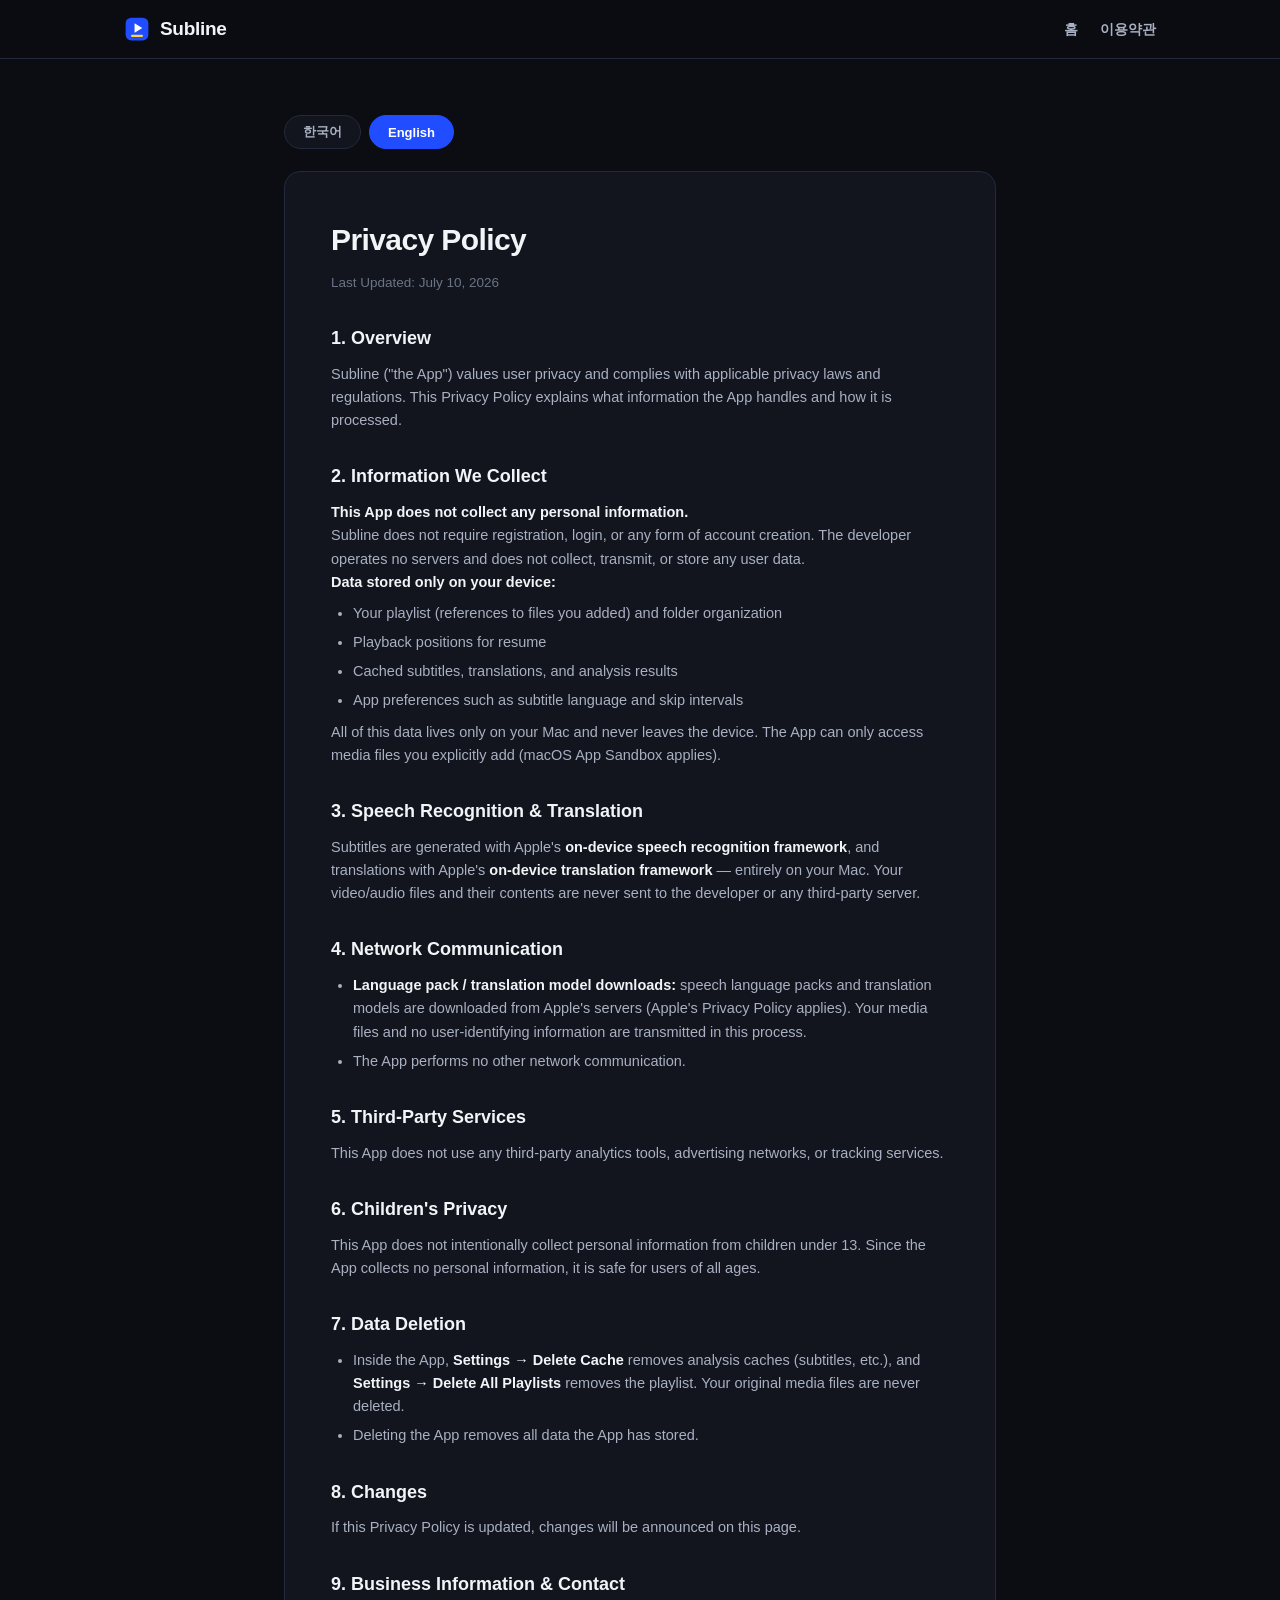
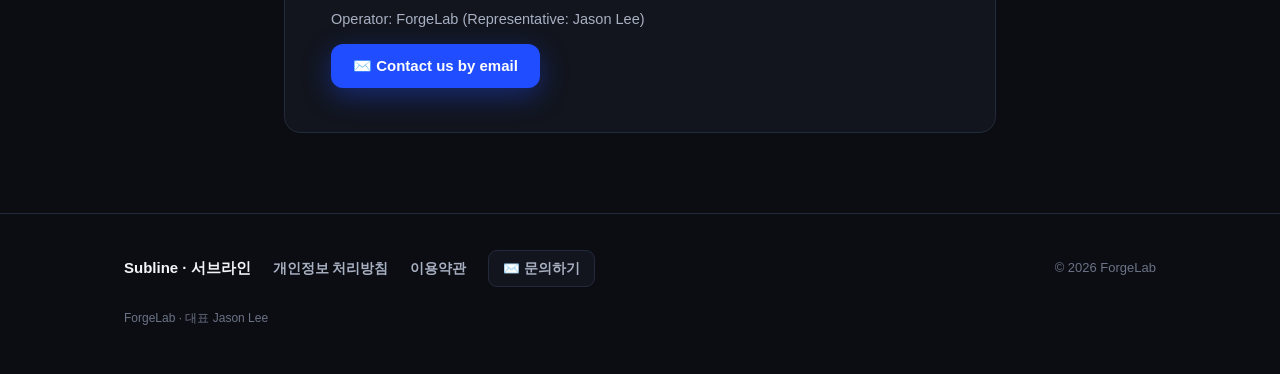
==== docs/privacy.html @ 63abba2b "Subline landing site, privacy policy, and terms of service Co-Authored-By: Claude Fable 5 <noreply@a" ====
<!DOCTYPE html>
<html lang="ko">
<head>
<meta charset="UTF-8" />
<meta name="viewport" content="width=device-width, initial-scale=1.0" />
<title>개인정보 처리방침 · Subline Privacy Policy</title>
<meta name="description" content="Subline 개인정보 처리방침 — 개인정보를 수집하지 않습니다. Subline Privacy Policy — we collect no personal information." />
<link rel="icon" href="data:image/svg+xml,%3Csvg xmlns='http://www.w3.org/2000/svg' viewBox='0 0 64 64'%3E%3Crect x='4' y='4' width='56' height='56' rx='14' fill='%231F4DFF'/%3E%3Cpath d='M26 18 L45 29.5 L26 41 Z' fill='white'/%3E%3Crect x='17' y='46' width='30' height='5.5' rx='2.75' fill='%23FFD43B'/%3E%3C/svg%3E" />
<link rel="stylesheet" href="styles.css" />
</head>
<body>

<nav class="nav">
  <div class="nav-inner">
    <a class="logo" href="index.html">
      <svg width="26" height="26" viewBox="0 0 64 64" aria-hidden="true"><rect x="4" y="4" width="56" height="56" rx="14" fill="#1F4DFF"/><path d="M26 18 L45 29.5 L26 41 Z" fill="#fff"/><rect x="17" y="46" width="30" height="5.5" rx="2.75" fill="#FFD43B"/></svg>
      Subline
    </a>
    <div class="nav-links">
      <a href="index.html">홈</a>
      <a href="terms.html">이용약관</a>
    </div>
  </div>
</nav>

<main class="policy">
  <div class="lang-toggle" role="tablist" aria-label="언어 선택 / Language">
    <button id="btn-ko" class="active" onclick="setLang('ko')">한국어</button>
    <button id="btn-en" onclick="setLang('en')">English</button>
  </div>

  <div class="policy-card">

    <!-- ================= 한국어 ================= -->
    <div class="lang-ko">
      <h1>개인정보 처리방침</h1>
      <p class="date">최종 수정일: 2026년 7월 10일</p>

      <h2>1. 개요</h2>
      <p>Subline(이하 "앱")은 사용자의 개인정보를 소중히 여기며, 개인정보 보호법 및 관련 법령을 준수합니다. 본 개인정보 처리방침은 앱이 다루는 정보와 그 처리 방법을 설명합니다.</p>

      <h2>2. 수집하는 정보</h2>
      <p><strong>본 앱은 개인정보를 수집하지 않습니다.</strong></p>
      <p>Subline은 회원가입, 로그인, 또는 어떠한 형태의 계정 생성도 요구하지 않습니다. 개발자는 별도의 서버를 운영하지 않으며, 사용자의 어떠한 데이터도 수집·전송·저장하지 않습니다.</p>
      <p><strong>사용자의 기기에만 저장되는 데이터:</strong></p>
      <ul>
        <li>재생목록(사용자가 추가한 파일에 대한 참조)과 폴더 구성</li>
        <li>각 파일의 재생 위치(이어보기) 기록</li>
        <li>생성된 자막·번역·분석 결과 캐시</li>
        <li>자막 언어, 단축키 등 앱 설정</li>
      </ul>
      <p>이 데이터는 전부 사용자의 Mac에만 저장되며 기기 밖으로 전송되지 않습니다. 앱은 사용자가 직접 추가한 미디어 파일에만 접근합니다(macOS 앱 샌드박스 적용).</p>

      <h2>3. 음성 인식과 번역</h2>
      <p>자막 생성은 Apple의 <strong>온디바이스 음성 인식 프레임워크</strong>로, 번역은 Apple의 <strong>온디바이스 번역 프레임워크</strong>로 기기 안에서만 처리됩니다. 사용자의 영상·음성 파일 또는 그 내용이 개발자나 제3자의 서버로 전송되는 일은 없습니다.</p>

      <h2>4. 네트워크 통신</h2>
      <ul>
        <li><strong>언어팩·번역 모델 다운로드:</strong> 음성 인식 언어팩과 번역 모델은 Apple 서버에서 다운로드됩니다(Apple 개인정보 처리방침 적용). 이 과정에서 사용자의 미디어 파일이나 식별 정보는 전송되지 않습니다.</li>
        <li>그 외 어떠한 네트워크 통신도 하지 않습니다.</li>
      </ul>

      <h2>5. 제3자 서비스</h2>
      <p>본 앱은 제3자 분석 도구, 광고 네트워크, 또는 추적 서비스를 사용하지 않습니다.</p>

      <h2>6. 아동 개인정보</h2>
      <p>본 앱은 13세 미만 아동의 개인정보를 의도적으로 수집하지 않습니다. 앱은 개인정보를 수집하지 않으므로 모든 연령대가 안전하게 사용할 수 있습니다.</p>

      <h2>7. 데이터 삭제</h2>
      <ul>
        <li>앱 내 <strong>설정 → 캐시 삭제</strong>로 자막 등 분석 캐시를, <strong>설정 → 플레이리스트 전체 삭제</strong>로 재생목록을 삭제할 수 있습니다. 원본 미디어 파일은 삭제되지 않습니다.</li>
        <li>앱을 삭제하면 앱이 저장한 모든 데이터가 함께 삭제됩니다.</li>
      </ul>

      <h2>8. 변경 사항</h2>
      <p>본 개인정보 처리방침이 변경될 경우, 본 페이지를 통해 안내드립니다.</p>

      <h2>9. 사업자 정보 및 문의</h2>
      <p>사업자: ForgeLab (대표 Jason Lee)</p>
      <p style="margin-top: 12px;"><a class="btn primary" style="padding: 10px 22px; font-size: 15px;" href="mailto:forgelab.aitech@gmail.com?subject=%5BSubline%5D%20%EA%B0%9C%EC%9D%B8%EC%A0%95%EB%B3%B4%20%EB%AC%B8%EC%9D%98">✉️ 이메일로 문의하기</a></p>
    </div>

    <!-- ================= English ================= -->
    <div class="lang-en">
      <h1>Privacy Policy</h1>
      <p class="date">Last Updated: July 10, 2026</p>

      <h2>1. Overview</h2>
      <p>Subline ("the App") values user privacy and complies with applicable privacy laws and regulations. This Privacy Policy explains what information the App handles and how it is processed.</p>

      <h2>2. Information We Collect</h2>
      <p><strong>This App does not collect any personal information.</strong></p>
      <p>Subline does not require registration, login, or any form of account creation. The developer operates no servers and does not collect, transmit, or store any user data.</p>
      <p><strong>Data stored only on your device:</strong></p>
      <ul>
        <li>Your playlist (references to files you added) and folder organization</li>
        <li>Playback positions for resume</li>
        <li>Cached subtitles, translations, and analysis results</li>
        <li>App preferences such as subtitle language and skip intervals</li>
      </ul>
      <p>All of this data lives only on your Mac and never leaves the device. The App can only access media files you explicitly add (macOS App Sandbox applies).</p>

      <h2>3. Speech Recognition &amp; Translation</h2>
      <p>Subtitles are generated with Apple's <strong>on-device speech recognition framework</strong>, and translations with Apple's <strong>on-device translation framework</strong> — entirely on your Mac. Your video/audio files and their contents are never sent to the developer or any third-party server.</p>

      <h2>4. Network Communication</h2>
      <ul>
        <li><strong>Language pack / translation model downloads:</strong> speech language packs and translation models are downloaded from Apple's servers (Apple's Privacy Policy applies). Your media files and no user-identifying information are transmitted in this process.</li>
        <li>The App performs no other network communication.</li>
      </ul>

      <h2>5. Third-Party Services</h2>
      <p>This App does not use any third-party analytics tools, advertising networks, or tracking services.</p>

      <h2>6. Children's Privacy</h2>
      <p>This App does not intentionally collect personal information from children under 13. Since the App collects no personal information, it is safe for users of all ages.</p>

      <h2>7. Data Deletion</h2>
      <ul>
        <li>Inside the App, <strong>Settings → Delete Cache</strong> removes analysis caches (subtitles, etc.), and <strong>Settings → Delete All Playlists</strong> removes the playlist. Your original media files are never deleted.</li>
        <li>Deleting the App removes all data the App has stored.</li>
      </ul>

      <h2>8. Changes</h2>
      <p>If this Privacy Policy is updated, changes will be announced on this page.</p>

      <h2>9. Business Information &amp; Contact</h2>
      <p>Operator: ForgeLab (Representative: Jason Lee)</p>
      <p style="margin-top: 12px;"><a class="btn primary" style="padding: 10px 22px; font-size: 15px;" href="mailto:forgelab.aitech@gmail.com?subject=%5BSubline%5D%20Privacy%20inquiry">✉️ Contact us by email</a></p>
    </div>

  </div>
</main>

<footer>
  <div class="wrap">
    <span class="brand">Subline · 서브라인</span>
    <a href="privacy.html">개인정보 처리방침</a>
    <a href="terms.html">이용약관</a>
    <a class="contact-btn" href="mailto:forgelab.aitech@gmail.com?subject=%5BSubline%5D%20%EB%AC%B8%EC%9D%98">✉️ 문의하기</a>
    <span class="copy">© 2026 ForgeLab</span>
    <span class="biz">ForgeLab · 대표 Jason Lee</span>
  </div>
</footer>

<script>
function setLang(lang) {
  document.body.classList.toggle('en', lang === 'en');
  document.getElementById('btn-ko').classList.toggle('active', lang === 'ko');
  document.getElementById('btn-en').classList.toggle('active', lang === 'en');
  document.documentElement.lang = lang;
}
// Default to English for non-Korean browsers
if (!navigator.language.startsWith('ko')) setLang('en');
</script>

</body>
</html>
---- docs/styles.css ----
/* ==========================================================================
   Subline — jsonpassion.github.io/subline-site
   Dark cinema theme: near-black stage, brand blue (#1F4DFF from the app
   icon), subtitle yellow for the caption motif.
   ========================================================================== */

:root {
  --bg: #0b0d12;
  --panel: #12151d;
  --panel-2: #171b26;
  --line: #232a3b;
  --text: #f2f4f8;
  --body: #a8b0c2;
  --dim: #6b7386;
  --blue: #1f4dff;
  --blue-bright: #5c7dff;
  --yellow: #ffd43b;
  --mint: #59e6b3;
  --coral: #ff6b5e;
  --radius: 14px;
}

* { margin: 0; padding: 0; box-sizing: border-box; }

html { scroll-behavior: smooth; }

body {
  font-family: -apple-system, BlinkMacSystemFont, "Apple SD Gothic Neo", "Segoe UI", Roboto, sans-serif;
  background: var(--bg);
  color: var(--text);
  line-height: 1.6;
  -webkit-font-smoothing: antialiased;
}

.wrap { max-width: 1080px; margin: 0 auto; padding: 0 24px; }

a { color: var(--blue-bright); text-decoration: none; }

/* ------------------------------ Nav ------------------------------ */

.nav {
  position: sticky; top: 0; z-index: 50;
  background: rgba(11, 13, 18, 0.82);
  backdrop-filter: blur(14px);
  -webkit-backdrop-filter: blur(14px);
  border-bottom: 1px solid var(--line);
}
.nav-inner {
  max-width: 1080px; margin: 0 auto; padding: 14px 24px;
  display: flex; align-items: center; gap: 28px;
}
.logo {
  display: flex; align-items: center; gap: 10px;
  font-weight: 900; font-size: 19px; color: var(--text); letter-spacing: -0.3px;
}
.logo svg { display: block; }
.logo .kr { font-size: 12px; font-weight: 700; color: var(--dim); margin-top: 3px; }
.nav-links { margin-left: auto; display: flex; align-items: center; gap: 22px; }
.nav-links a { color: var(--body); font-size: 14px; font-weight: 600; }
.nav-links a:hover, .nav-links a.active { color: var(--text); }

.btn {
  display: inline-flex; align-items: center; justify-content: center; gap: 8px;
  padding: 12px 24px; border-radius: 12px;
  font-size: 15px; font-weight: 800; cursor: pointer;
  border: none; transition: transform 0.12s ease, box-shadow 0.12s ease;
}
.btn.primary { background: var(--blue); color: #fff; box-shadow: 0 8px 28px rgba(31, 77, 255, 0.38); }
.btn.primary:hover { transform: translateY(-2px); box-shadow: 0 12px 34px rgba(31, 77, 255, 0.5); }
.btn.ghost { background: transparent; color: var(--text); border: 1.5px solid var(--line); }
.btn.ghost:hover { border-color: var(--dim); }
.nav-cta { padding: 8px 16px; font-size: 13px; border-radius: 10px; }

/* ------------------------------ Hero ------------------------------ */

.hero {
  display: grid; grid-template-columns: 1fr 1fr; gap: 56px; align-items: center;
  padding: 84px 24px 96px;
}
.hero h1 {
  font-size: 52px; line-height: 1.16; font-weight: 900; letter-spacing: -1.5px;
}
.hero h1 .hl { color: var(--blue-bright); }
.hero .sub {
  margin-top: 22px; font-size: 17px; color: var(--body); max-width: 46ch;
}
.hero .sub strong { color: var(--text); }
.hero-caption {
  display: inline-block; margin-top: 26px;
  background: rgba(0, 0, 0, 0.72); color: var(--yellow);
  font-size: 15px; font-weight: 700;
  padding: 8px 16px; border-radius: 8px;
  border: 1px solid rgba(255, 212, 59, 0.25);
}
.hero-ctas { margin-top: 30px; display: flex; gap: 14px; flex-wrap: wrap; align-items: center; }

.store-badge {
  display: inline-flex; align-items: center; gap: 10px;
  background: #fff; color: #000; border-radius: 12px; padding: 10px 20px;
  font-weight: 700; line-height: 1.15;
  transition: transform 0.12s ease;
}
.store-badge:hover { transform: translateY(-2px); }
.store-badge small { display: block; font-size: 10px; font-weight: 600; color: #555; }
.store-badge .big { display: block; font-size: 17px; font-weight: 800; }

.tag {
  display: inline-block; padding: 6px 14px; border-radius: 999px;
  background: rgba(31, 77, 255, 0.14); border: 1px solid rgba(92, 125, 255, 0.35);
  color: var(--blue-bright); font-size: 12.5px; font-weight: 800; letter-spacing: 0.2px;
  margin-bottom: 20px;
}

/* --------------------- Mac window mock (hero) --------------------- */

.mac-window {
  background: var(--panel);
  border: 1px solid var(--line);
  border-radius: 14px;
  overflow: hidden;
  box-shadow: 0 30px 80px rgba(0, 0, 0, 0.55);
}
.mac-titlebar {
  display: flex; align-items: center; gap: 7px;
  padding: 11px 14px; background: var(--panel-2); border-bottom: 1px solid var(--line);
}
.mac-dot { width: 11px; height: 11px; border-radius: 50%; }
.mac-dot.r { background: #ff5f57; } .mac-dot.y { background: #febc2e; } .mac-dot.g { background: #28c840; }
.mac-title { margin: 0 auto; font-size: 12px; color: var(--dim); font-weight: 600; padding-right: 40px; }

.mock-body { display: grid; grid-template-columns: 132px 1fr; }
.mock-sidebar { border-right: 1px solid var(--line); padding: 10px 8px; background: var(--panel-2); }
.mock-side-row {
  font-size: 10.5px; color: var(--body); padding: 6px 8px; border-radius: 6px;
  white-space: nowrap; overflow: hidden; text-overflow: ellipsis;
}
.mock-side-row.on { background: rgba(31, 77, 255, 0.22); color: var(--text); font-weight: 700; }

.mock-stage { position: relative; aspect-ratio: 16 / 10.6; background: linear-gradient(135deg, #1a2137 0%, #10131c 55%, #251a2e 100%); overflow: hidden; }
.mock-glow {
  position: absolute; inset: 0;
  background: radial-gradient(60% 55% at 62% 34%, rgba(92, 125, 255, 0.28), transparent 70%);
}
.mock-wave { position: absolute; left: 0; right: 0; top: 34%; display: flex; align-items: center; justify-content: center; gap: 4px; height: 46px; }
.mock-wave i {
  width: 4px; border-radius: 3px; background: var(--blue-bright); opacity: 0.85;
  animation: wave 1.15s ease-in-out infinite;
}
.mock-wave i:nth-child(2n) { animation-delay: 0.15s; background: var(--mint); }
.mock-wave i:nth-child(3n) { animation-delay: 0.3s; }
.mock-wave i:nth-child(5n) { animation-delay: 0.45s; background: var(--yellow); }
@keyframes wave { 0%, 100% { height: 8px; } 50% { height: 42px; } }

.mock-cap {
  position: absolute; left: 50%; bottom: 40px; transform: translateX(-50%);
  width: max-content; max-width: 88%;
  text-align: center;
  background: rgba(0, 0, 0, 0.72); border-radius: 8px; padding: 7px 14px;
}
.mock-cap .en { display: block; color: #fff; font-size: 13px; font-weight: 700; }
.mock-cap .ko { display: block; color: var(--yellow); font-size: 12px; font-weight: 700; margin-top: 2px; }

.mock-controls {
  position: absolute; left: 10px; right: 10px; bottom: 8px;
  display: flex; align-items: center; gap: 8px;
  background: rgba(255, 255, 255, 0.08); border: 1px solid rgba(255, 255, 255, 0.09);
  border-radius: 8px; padding: 5px 10px; backdrop-filter: blur(6px);
}
.mock-controls .tri { color: #fff; font-size: 11px; }
.mock-progress { flex: 1; height: 3px; border-radius: 2px; background: rgba(255, 255, 255, 0.18); overflow: hidden; }
.mock-progress i { display: block; height: 100%; width: 42%; background: var(--blue-bright); border-radius: 2px; animation: progress 14s linear infinite; }
@keyframes progress { from { width: 12%; } to { width: 88%; } }
.mock-time { font-size: 9.5px; color: rgba(255, 255, 255, 0.75); font-variant-numeric: tabular-nums; }

/* ------------------------------ Sections ------------------------------ */

section { padding: 88px 0; }
section.alt { background: #0e1118; border-top: 1px solid var(--line); border-bottom: 1px solid var(--line); }
.sec-head { text-align: center; margin-bottom: 52px; }
.sec-head h2 { font-size: 34px; font-weight: 900; letter-spacing: -0.8px; }
.sec-head h2 u { text-decoration-color: var(--yellow); text-underline-offset: 6px; text-decoration-thickness: 3px; }
.sec-head p { color: var(--body); margin-top: 12px; font-size: 16px; }

/* Steps */
.steps { display: grid; grid-template-columns: repeat(3, 1fr); gap: 20px; }
.step {
  background: var(--panel); border: 1px solid var(--line); border-radius: var(--radius);
  padding: 28px 24px;
}
.step-num {
  width: 38px; height: 38px; border-radius: 10px;
  display: flex; align-items: center; justify-content: center;
  font-weight: 900; font-size: 17px; color: #0b0d12; margin-bottom: 16px;
}
.step h3 { font-size: 18px; font-weight: 800; margin-bottom: 8px; }
.step p { color: var(--body); font-size: 14px; }

/* Features */
.grid { display: grid; grid-template-columns: repeat(4, 1fr); gap: 16px; }
.feature {
  background: var(--panel); border: 1px solid var(--line); border-radius: var(--radius);
  padding: 24px 20px; transition: transform 0.15s ease, border-color 0.15s ease;
}
.feature:hover { transform: translateY(-3px); border-color: #33405c; }
.feature .icon { font-size: 26px; margin-bottom: 14px; display: block; }
.feature h3 { font-size: 15.5px; font-weight: 800; margin-bottom: 7px; }
.feature p { color: var(--body); font-size: 13px; line-height: 1.55; }

/* Shortcuts */
.keys { display: grid; grid-template-columns: repeat(2, 1fr); gap: 12px 32px; max-width: 780px; margin: 0 auto; }
.key-row {
  display: flex; align-items: center; gap: 16px;
  background: var(--panel); border: 1px solid var(--line); border-radius: 12px;
  padding: 12px 18px;
}
.kcaps { display: flex; gap: 5px; min-width: 128px; justify-content: flex-end; }
.kcap {
  display: inline-flex; align-items: center; justify-content: center;
  min-width: 28px; height: 28px; padding: 0 8px;
  background: var(--panel-2); border: 1px solid #333d55; border-bottom-width: 3px;
  border-radius: 7px; font-size: 12px; font-weight: 800;
  font-family: ui-monospace, "SF Mono", Menlo, monospace; color: var(--text);
}
.key-row span { color: var(--body); font-size: 13.5px; font-weight: 600; }

/* Privacy band */
.privacy-band {
  background: linear-gradient(120deg, rgba(31, 77, 255, 0.16), rgba(89, 230, 179, 0.08));
  border: 1px solid rgba(92, 125, 255, 0.3); border-radius: 18px;
  padding: 44px 40px; display: grid; grid-template-columns: auto 1fr; gap: 28px; align-items: center;
}
.privacy-band .shield { font-size: 52px; }
.privacy-band h3 { font-size: 24px; font-weight: 900; letter-spacing: -0.5px; }
.privacy-band p { color: var(--body); margin-top: 8px; font-size: 15px; max-width: 62ch; }
.privacy-band strong { color: var(--text); }

/* Demo */
.demo-card {
  max-width: 660px; margin: 0 auto;
  background: var(--panel); border: 1px solid var(--line); border-radius: 16px;
  overflow: hidden;
}
.demo-stage {
  position: relative; aspect-ratio: 16 / 8;
  background: linear-gradient(135deg, #16203a 0%, #101320 60%, #1e1628 100%);
  display: flex; align-items: center; justify-content: center;
}
.demo-play {
  width: 68px; height: 68px; border-radius: 50%;
  background: var(--blue); border: none; cursor: pointer;
  color: #fff; font-size: 24px; padding-left: 6px;
  box-shadow: 0 10px 34px rgba(31, 77, 255, 0.5);
  transition: transform 0.12s ease;
}
.demo-play:hover { transform: scale(1.06); }
.demo-cap {
  position: absolute; left: 50%; bottom: 18px; transform: translateX(-50%);
  width: max-content; max-width: 90%; text-align: center;
  background: rgba(0, 0, 0, 0.72); border-radius: 8px; padding: 8px 16px;
  opacity: 0; transition: opacity 0.25s ease;
}
.demo-cap.show { opacity: 1; }
.demo-cap .en { display: block; color: #fff; font-size: 15px; font-weight: 700; }
.demo-cap .ko { display: block; color: var(--yellow); font-size: 13.5px; font-weight: 700; margin-top: 3px; }
.demo-transcript { border-top: 1px solid var(--line); max-height: 190px; overflow-y: auto; }
.demo-line {
  display: flex; gap: 14px; padding: 10px 20px; border-bottom: 1px solid rgba(35, 42, 59, 0.6);
  animation: lineIn 0.3s ease;
}
@keyframes lineIn { from { opacity: 0; transform: translateY(6px); } to { opacity: 1; transform: none; } }
.demo-line .t { color: var(--dim); font-size: 11.5px; font-family: ui-monospace, "SF Mono", Menlo, monospace; padding-top: 2px; min-width: 42px; }
.demo-line .txt { font-size: 13.5px; }
.demo-line .txt em { display: block; font-style: normal; color: var(--yellow); font-size: 12.5px; opacity: 0.95; }
.demo-note { text-align: center; color: var(--dim); font-size: 12.5px; padding: 12px; }

/* FAQ */
.faq { max-width: 720px; margin: 0 auto; }
.faq details {
  background: var(--panel); border: 1px solid var(--line); border-radius: 12px;
  padding: 18px 22px; margin-bottom: 12px;
}
.faq summary { cursor: pointer; font-weight: 800; font-size: 15.5px; list-style: none; display: flex; align-items: center; }
.faq summary::-webkit-details-marker { display: none; }
.faq summary::after { content: "+"; margin-left: auto; color: var(--dim); font-size: 20px; font-weight: 700; }
.faq details[open] summary::after { content: "−"; }
.faq details p { color: var(--body); font-size: 14px; margin-top: 12px; }

/* ------------------------------ Footer ------------------------------ */

footer { border-top: 1px solid var(--line); padding: 36px 0 46px; }
footer .wrap { display: flex; align-items: center; gap: 22px; flex-wrap: wrap; }
footer a { color: var(--body); font-size: 13.5px; font-weight: 600; }
footer a:hover { color: var(--text); }
footer .brand { font-weight: 900; font-size: 15px; }
footer .copy { margin-left: auto; color: var(--dim); font-size: 13px; }
footer .biz { flex-basis: 100%; color: var(--dim); font-size: 12px; }
.contact-btn {
  background: var(--panel); border: 1px solid var(--line); border-radius: 9px;
  padding: 7px 14px;
}

/* ------------------------------ Policy pages ------------------------------ */

.policy { max-width: 760px; margin: 0 auto; padding: 56px 24px 80px; }
.policy-card {
  background: var(--panel); border: 1px solid var(--line); border-radius: 16px;
  padding: 44px 46px;
}
.policy h1 { font-size: 30px; font-weight: 900; letter-spacing: -0.6px; }
.policy .date { color: var(--dim); font-size: 13.5px; margin: 8px 0 30px; }
.policy h2 { font-size: 18px; font-weight: 800; margin: 30px 0 10px; }
.policy p, .policy li { color: var(--body); font-size: 14.5px; }
.policy ul { padding-left: 22px; margin: 8px 0; }
.policy li { margin-bottom: 6px; }
.policy strong { color: var(--text); }
.policy a { font-weight: 600; }

.lang-toggle { display: flex; gap: 8px; margin-bottom: 22px; }
.lang-toggle button {
  background: var(--panel); color: var(--body); border: 1px solid var(--line);
  border-radius: 999px; padding: 7px 18px; font-size: 13px; font-weight: 700; cursor: pointer;
}
.lang-toggle button.active { background: var(--blue); border-color: var(--blue); color: #fff; }
.lang-en { display: none; }
body.en .lang-en { display: block; }
body.en .lang-ko { display: none; }

/* ------------------------------ Responsive ------------------------------ */

@media (max-width: 920px) {
  .hero { grid-template-columns: 1fr; padding-top: 56px; gap: 44px; }
  .hero h1 { font-size: 40px; }
  .grid { grid-template-columns: repeat(2, 1fr); }
  .steps { grid-template-columns: 1fr; }
  .keys { grid-template-columns: 1fr; }
  .privacy-band { grid-template-columns: 1fr; text-align: center; padding: 36px 24px; }
  .nav-links a:not(.nav-cta) { display: none; }
}
@media (max-width: 560px) {
  .grid { grid-template-columns: 1fr; }
  .hero h1 { font-size: 34px; }
  .policy-card { padding: 30px 22px; }
}
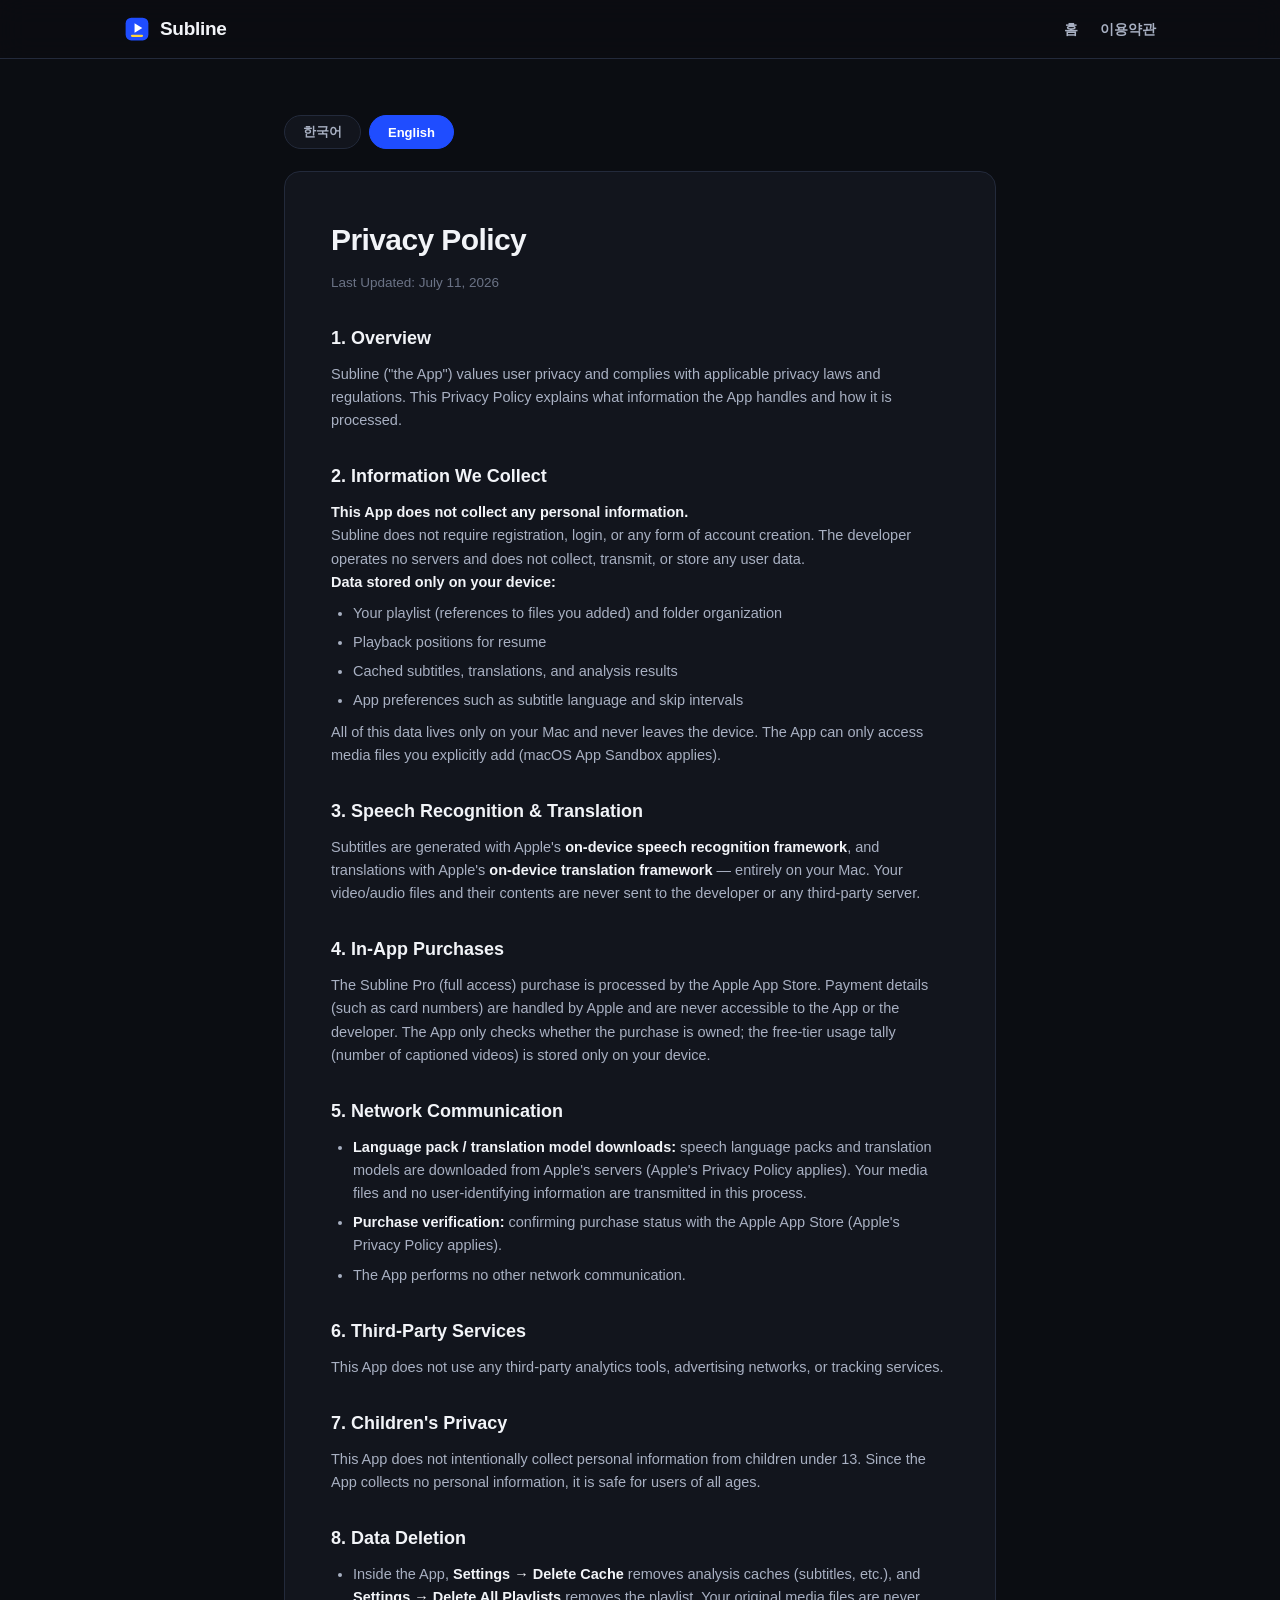
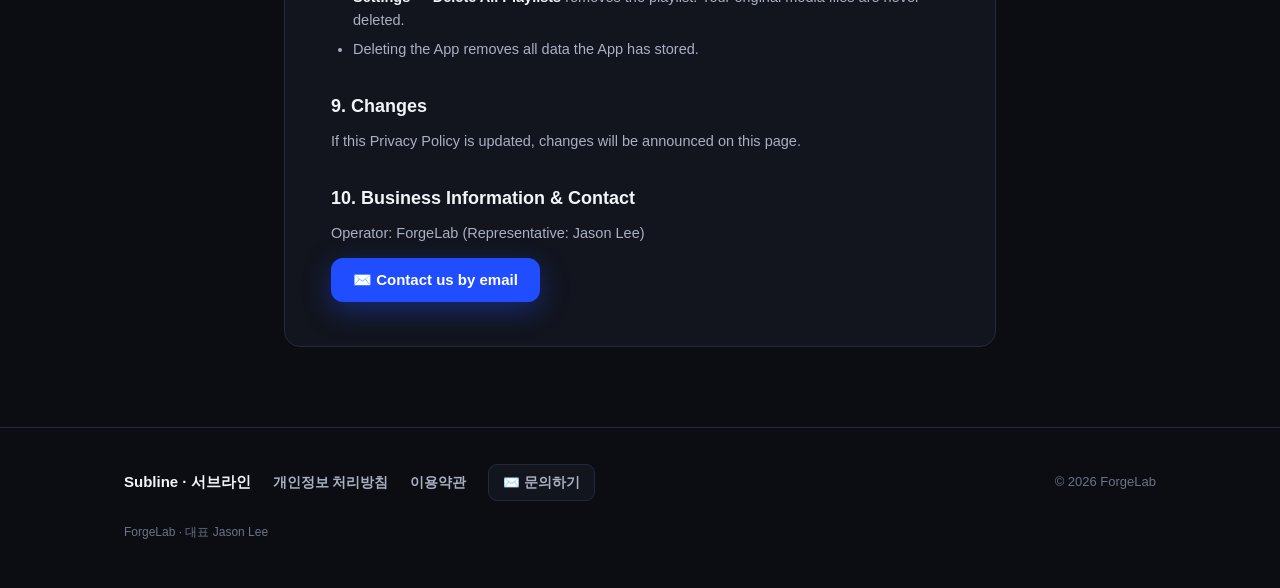
==== commit 9d0d3574: "Add free-vs-Pro pricing section; document the in-app purchase in legal pages - NINE90-style pricing:" ====
--- a/docs/privacy.html
+++ b/docs/privacy.html
@@ -34,7 +34,7 @@
     <!-- ================= 한국어 ================= -->
     <div class="lang-ko">
       <h1>개인정보 처리방침</h1>
-      <p class="date">최종 수정일: 2026년 7월 10일</p>
+      <p class="date">최종 수정일: 2026년 7월 11일</p>
 
       <h2>1. 개요</h2>
       <p>Subline(이하 "앱")은 사용자의 개인정보를 소중히 여기며, 개인정보 보호법 및 관련 법령을 준수합니다. 본 개인정보 처리방침은 앱이 다루는 정보와 그 처리 방법을 설명합니다.</p>
@@ -54,28 +54,32 @@
       <h2>3. 음성 인식과 번역</h2>
       <p>자막 생성은 Apple의 <strong>온디바이스 음성 인식 프레임워크</strong>로, 번역은 Apple의 <strong>온디바이스 번역 프레임워크</strong>로 기기 안에서만 처리됩니다. 사용자의 영상·음성 파일 또는 그 내용이 개발자나 제3자의 서버로 전송되는 일은 없습니다.</p>
 
-      <h2>4. 네트워크 통신</h2>
+      <h2>4. 앱 내 구매</h2>
+      <p>Subline Pro(전체 이용권) 구매는 Apple App Store를 통해 처리됩니다. 결제 정보(카드 번호 등)는 Apple이 처리하며 앱과 개발자는 이에 접근할 수 없습니다. 앱은 구매 여부(소유 상태)만을 확인하고, 무료 이용 한도 집계(자막을 만든 영상 수)는 기기에만 저장됩니다.</p>
+
+      <h2>5. 네트워크 통신</h2>
       <ul>
         <li><strong>언어팩·번역 모델 다운로드:</strong> 음성 인식 언어팩과 번역 모델은 Apple 서버에서 다운로드됩니다(Apple 개인정보 처리방침 적용). 이 과정에서 사용자의 미디어 파일이나 식별 정보는 전송되지 않습니다.</li>
+        <li><strong>구매 확인:</strong> Apple App Store와의 구매 상태 확인(Apple 개인정보 처리방침 적용).</li>
         <li>그 외 어떠한 네트워크 통신도 하지 않습니다.</li>
       </ul>
 
-      <h2>5. 제3자 서비스</h2>
+      <h2>6. 제3자 서비스</h2>
       <p>본 앱은 제3자 분석 도구, 광고 네트워크, 또는 추적 서비스를 사용하지 않습니다.</p>
 
-      <h2>6. 아동 개인정보</h2>
+      <h2>7. 아동 개인정보</h2>
       <p>본 앱은 13세 미만 아동의 개인정보를 의도적으로 수집하지 않습니다. 앱은 개인정보를 수집하지 않으므로 모든 연령대가 안전하게 사용할 수 있습니다.</p>
 
-      <h2>7. 데이터 삭제</h2>
+      <h2>8. 데이터 삭제</h2>
       <ul>
         <li>앱 내 <strong>설정 → 캐시 삭제</strong>로 자막 등 분석 캐시를, <strong>설정 → 플레이리스트 전체 삭제</strong>로 재생목록을 삭제할 수 있습니다. 원본 미디어 파일은 삭제되지 않습니다.</li>
         <li>앱을 삭제하면 앱이 저장한 모든 데이터가 함께 삭제됩니다.</li>
       </ul>
 
-      <h2>8. 변경 사항</h2>
+      <h2>9. 변경 사항</h2>
       <p>본 개인정보 처리방침이 변경될 경우, 본 페이지를 통해 안내드립니다.</p>
 
-      <h2>9. 사업자 정보 및 문의</h2>
+      <h2>10. 사업자 정보 및 문의</h2>
       <p>사업자: ForgeLab (대표 Jason Lee)</p>
       <p style="margin-top: 12px;"><a class="btn primary" style="padding: 10px 22px; font-size: 15px;" href="mailto:forgelab.aitech@gmail.com?subject=%5BSubline%5D%20%EA%B0%9C%EC%9D%B8%EC%A0%95%EB%B3%B4%20%EB%AC%B8%EC%9D%98">✉️ 이메일로 문의하기</a></p>
     </div>
@@ -83,7 +87,7 @@
     <!-- ================= English ================= -->
     <div class="lang-en">
       <h1>Privacy Policy</h1>
-      <p class="date">Last Updated: July 10, 2026</p>
+      <p class="date">Last Updated: July 11, 2026</p>
 
       <h2>1. Overview</h2>
       <p>Subline ("the App") values user privacy and complies with applicable privacy laws and regulations. This Privacy Policy explains what information the App handles and how it is processed.</p>
@@ -103,28 +107,32 @@
       <h2>3. Speech Recognition &amp; Translation</h2>
       <p>Subtitles are generated with Apple's <strong>on-device speech recognition framework</strong>, and translations with Apple's <strong>on-device translation framework</strong> — entirely on your Mac. Your video/audio files and their contents are never sent to the developer or any third-party server.</p>
 
-      <h2>4. Network Communication</h2>
+      <h2>4. In-App Purchases</h2>
+      <p>The Subline Pro (full access) purchase is processed by the Apple App Store. Payment details (such as card numbers) are handled by Apple and are never accessible to the App or the developer. The App only checks whether the purchase is owned; the free-tier usage tally (number of captioned videos) is stored only on your device.</p>
+
+      <h2>5. Network Communication</h2>
       <ul>
         <li><strong>Language pack / translation model downloads:</strong> speech language packs and translation models are downloaded from Apple's servers (Apple's Privacy Policy applies). Your media files and no user-identifying information are transmitted in this process.</li>
+        <li><strong>Purchase verification:</strong> confirming purchase status with the Apple App Store (Apple's Privacy Policy applies).</li>
         <li>The App performs no other network communication.</li>
       </ul>
 
-      <h2>5. Third-Party Services</h2>
+      <h2>6. Third-Party Services</h2>
       <p>This App does not use any third-party analytics tools, advertising networks, or tracking services.</p>
 
-      <h2>6. Children's Privacy</h2>
+      <h2>7. Children's Privacy</h2>
       <p>This App does not intentionally collect personal information from children under 13. Since the App collects no personal information, it is safe for users of all ages.</p>
 
-      <h2>7. Data Deletion</h2>
+      <h2>8. Data Deletion</h2>
       <ul>
         <li>Inside the App, <strong>Settings → Delete Cache</strong> removes analysis caches (subtitles, etc.), and <strong>Settings → Delete All Playlists</strong> removes the playlist. Your original media files are never deleted.</li>
         <li>Deleting the App removes all data the App has stored.</li>
       </ul>
 
-      <h2>8. Changes</h2>
+      <h2>9. Changes</h2>
       <p>If this Privacy Policy is updated, changes will be announced on this page.</p>
 
-      <h2>9. Business Information &amp; Contact</h2>
+      <h2>10. Business Information &amp; Contact</h2>
       <p>Operator: ForgeLab (Representative: Jason Lee)</p>
       <p style="margin-top: 12px;"><a class="btn primary" style="padding: 10px 22px; font-size: 15px;" href="mailto:forgelab.aitech@gmail.com?subject=%5BSubline%5D%20Privacy%20inquiry">✉️ Contact us by email</a></p>
     </div>
--- a/docs/styles.css
+++ b/docs/styles.css
@@ -273,6 +273,44 @@
 .demo-line .txt em { display: block; font-style: normal; color: var(--yellow); font-size: 12.5px; opacity: 0.95; }
 .demo-note { text-align: center; color: var(--dim); font-size: 12.5px; padding: 12px; }
 
+/* Pricing */
+.pricing {
+  display: grid; grid-template-columns: repeat(2, minmax(0, 1fr));
+  gap: 20px; max-width: 780px; margin: 0 auto;
+}
+.price-card {
+  position: relative;
+  background: var(--panel); border: 1px solid var(--line); border-radius: 18px;
+  padding: 32px 28px;
+  display: flex; flex-direction: column;
+}
+.price-card.hot {
+  border-color: var(--blue-bright);
+  box-shadow: 0 18px 60px rgba(31, 77, 255, 0.28);
+}
+.price-card h3 { font-size: 17px; font-weight: 900; margin-bottom: 12px; }
+.price-card .price { font-size: 38px; font-weight: 900; letter-spacing: -1px; }
+.price-was {
+  color: var(--dim); font-size: 15px; font-weight: 700;
+  text-decoration: line-through; margin-bottom: 2px;
+}
+.price-note { color: var(--body); font-size: 13px; font-weight: 600; margin-top: 4px; }
+.price-card ul { list-style: none; margin-top: 20px; flex: 1; }
+.price-card li {
+  color: var(--body); font-size: 14px; padding: 7px 0 7px 26px; position: relative;
+}
+.price-card li::before {
+  content: "✓"; position: absolute; left: 0;
+  color: var(--mint); font-weight: 900;
+}
+.price-card.hot li::before { color: var(--yellow); }
+.price-card li strong { color: var(--text); }
+.sale-badge {
+  position: absolute; top: -13px; right: 22px;
+  background: var(--yellow); color: #0b0d12;
+  font-size: 12px; font-weight: 900; padding: 5px 14px; border-radius: 999px;
+}
+
 /* FAQ */
 .faq { max-width: 720px; margin: 0 auto; }
 .faq details {
@@ -333,6 +371,7 @@
   .grid { grid-template-columns: repeat(2, 1fr); }
   .steps { grid-template-columns: 1fr; }
   .keys { grid-template-columns: 1fr; }
+  .pricing { grid-template-columns: 1fr; }
   .privacy-band { grid-template-columns: 1fr; text-align: center; padding: 36px 24px; }
   .nav-links a:not(.nav-cta) { display: none; }
 }
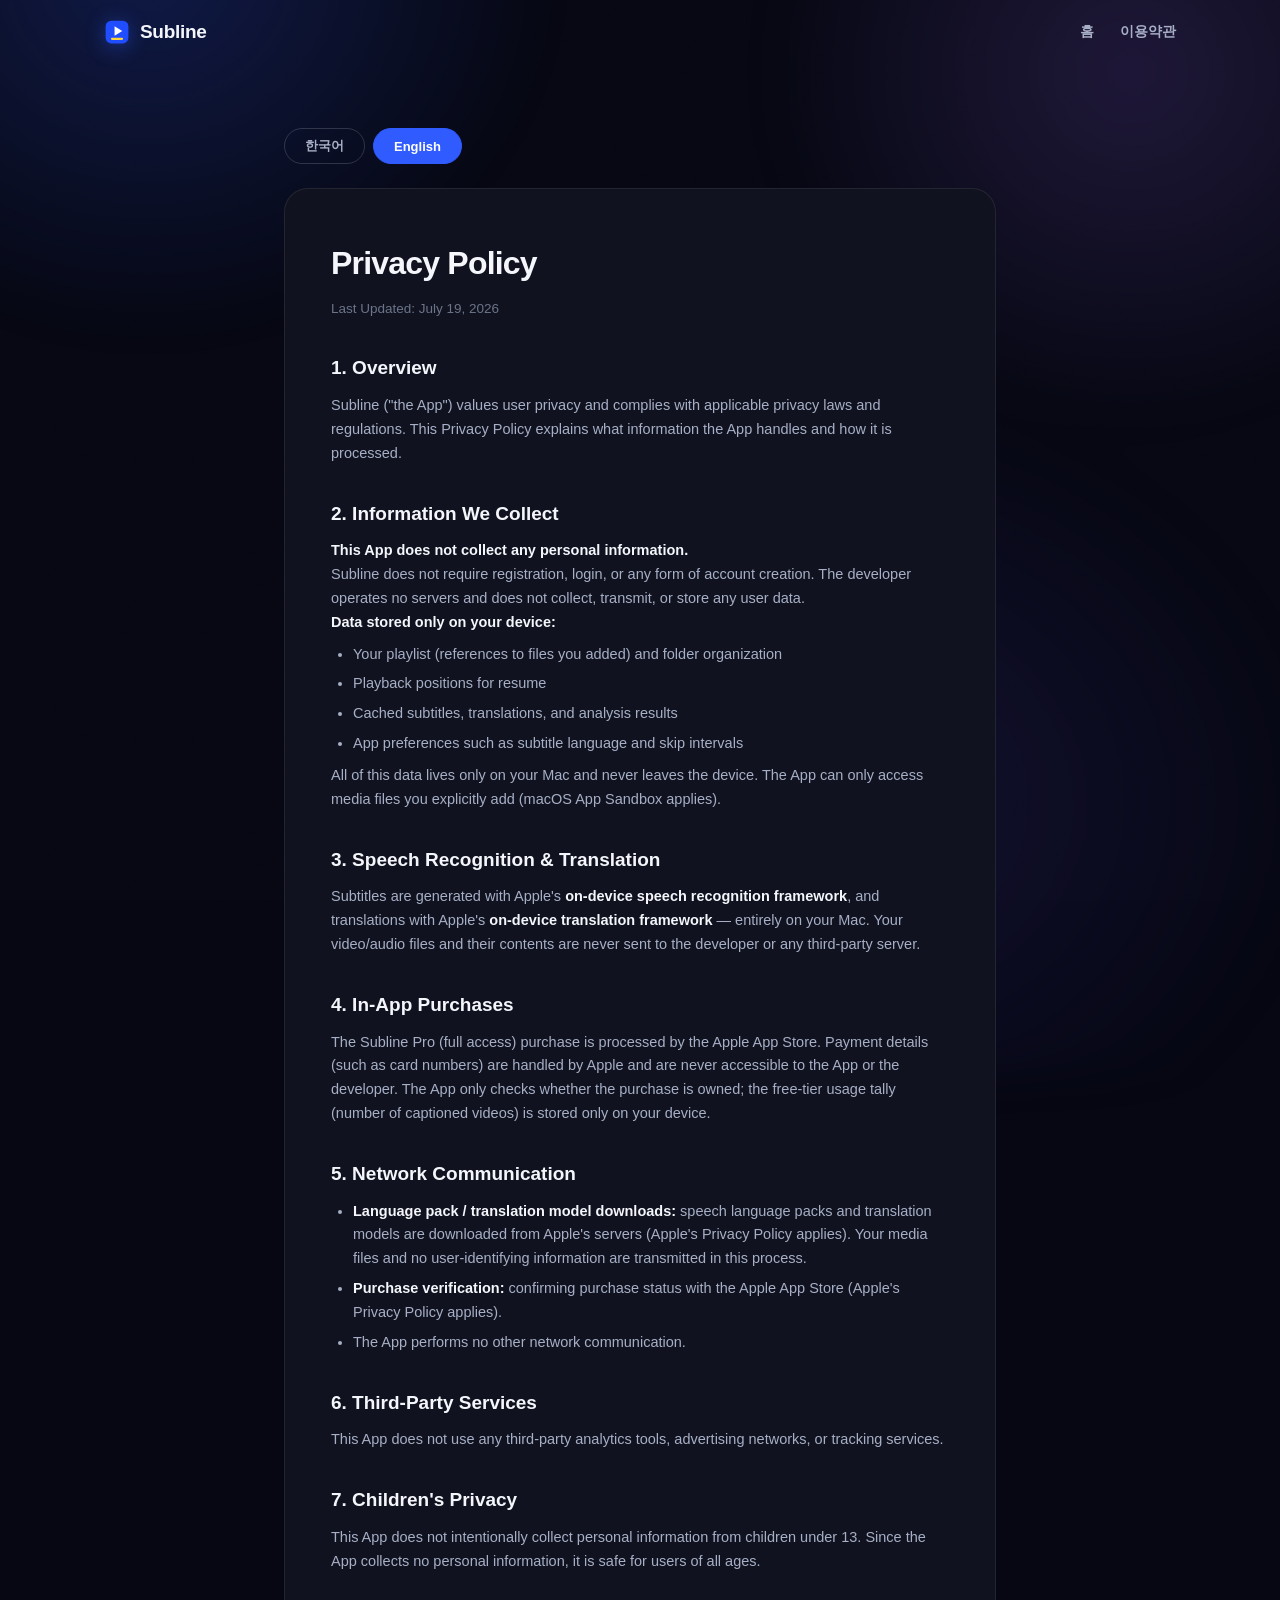
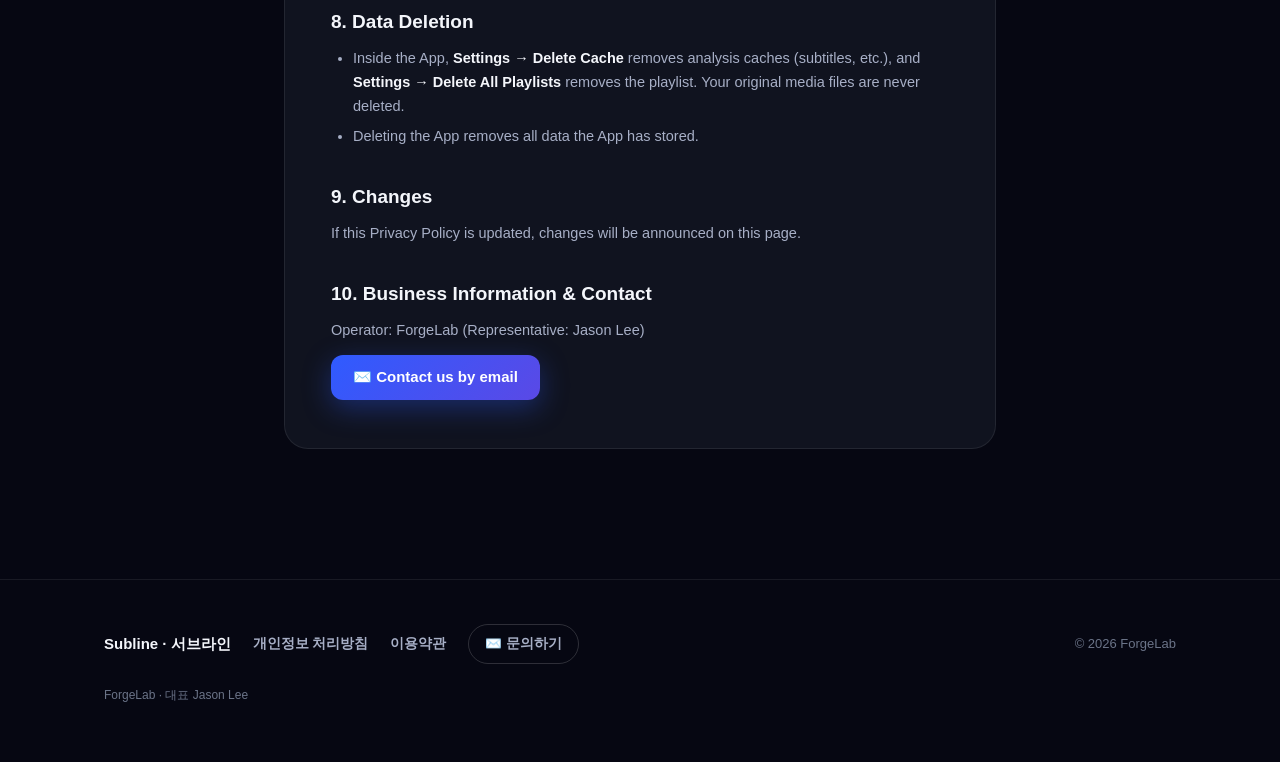
==== commit 42987ffa: "Launch pricing: Pro drops to KRW 5,500 / $3.99, free tier narrows to 3 videos Site and legal docs no" ====
--- a/docs/privacy.html
+++ b/docs/privacy.html
@@ -34,7 +34,7 @@
     <!-- ================= 한국어 ================= -->
     <div class="lang-ko">
       <h1>개인정보 처리방침</h1>
-      <p class="date">최종 수정일: 2026년 7월 11일</p>
+      <p class="date">최종 수정일: 2026년 7월 19일</p>
 
       <h2>1. 개요</h2>
       <p>Subline(이하 "앱")은 사용자의 개인정보를 소중히 여기며, 개인정보 보호법 및 관련 법령을 준수합니다. 본 개인정보 처리방침은 앱이 다루는 정보와 그 처리 방법을 설명합니다.</p>
@@ -87,7 +87,7 @@
     <!-- ================= English ================= -->
     <div class="lang-en">
       <h1>Privacy Policy</h1>
-      <p class="date">Last Updated: July 11, 2026</p>
+      <p class="date">Last Updated: July 19, 2026</p>
 
       <h2>1. Overview</h2>
       <p>Subline ("the App") values user privacy and complies with applicable privacy laws and regulations. This Privacy Policy explains what information the App handles and how it is processed.</p>
--- a/docs/styles.css
+++ b/docs/styles.css
@@ -1,23 +1,33 @@
 /* ==========================================================================
    Subline — jsonpassion.github.io/subline-site
-   Dark cinema theme: near-black stage, brand blue (#1F4DFF from the app
-   icon), subtitle yellow for the caption motif.
+   Nocturne Editorial: a dark cinema at night, restrained and typographic.
+   Boxes, badges and emoji chrome are gone — atmosphere comes from three
+   human film clips, hairline rules, and generous space. Brand blue
+   #2F5BFF, caption yellow #FFD84D.
    ========================================================================== */
 
 :root {
-  --bg: #0b0d12;
-  --panel: #12151d;
-  --panel-2: #171b26;
-  --line: #232a3b;
-  --text: #f2f4f8;
-  --body: #a8b0c2;
-  --dim: #6b7386;
-  --blue: #1f4dff;
-  --blue-bright: #5c7dff;
-  --yellow: #ffd43b;
-  --mint: #59e6b3;
-  --coral: #ff6b5e;
-  --radius: 14px;
+  --bg: #060712;
+  --bg-2: #0a0c18;
+  --panel: rgba(255, 255, 255, 0.025);
+  --panel-solid: #10131f;
+  --hairline: rgba(255, 255, 255, 0.08);
+  --hairline-2: rgba(255, 255, 255, 0.16);
+  --text: #f4f6fb;
+  --body: #a7afc6;
+  --dim: #6b7488;
+
+  --blue: #2f5bff;
+  --blue-bright: #6d8cff;
+  --indigo: #5a49e6;
+  --violet: #9a6bff;
+  --yellow: #ffd84d;
+  --mint: #5ee9b5;
+
+  --radius: 18px;
+  --radius-lg: 24px;
+  --ease-out: cubic-bezier(0.16, 1, 0.3, 1);
+  --wrap: 1120px;
 }
 
 * { margin: 0; padding: 0; box-sizing: border-box; }
@@ -28,134 +38,210 @@
   font-family: -apple-system, BlinkMacSystemFont, "Apple SD Gothic Neo", "Segoe UI", Roboto, sans-serif;
   background: var(--bg);
   color: var(--text);
-  line-height: 1.6;
+  line-height: 1.65;
   -webkit-font-smoothing: antialiased;
-}
-
-.wrap { max-width: 1080px; margin: 0 auto; padding: 0 24px; }
+  overflow-x: hidden;
+  /* Korean wraps at 어절 boundaries; break-word is the safety net. */
+  word-break: keep-all;
+  overflow-wrap: break-word;
+}
+
+/* --- Atmosphere: one slow aurora + fine grain, fixed behind everything --- */
+body::before {
+  content: "";
+  position: fixed; inset: -20% -10% -20% -10%;
+  z-index: -2;
+  background:
+    radial-gradient(38% 42% at 18% 12%, rgba(47, 91, 255, 0.22), transparent 70%),
+    radial-gradient(34% 40% at 82% 20%, rgba(154, 107, 255, 0.16), transparent 72%),
+    radial-gradient(46% 46% at 62% 78%, rgba(90, 73, 230, 0.15), transparent 72%);
+  filter: blur(22px);
+  animation: aurora 30s ease-in-out infinite alternate;
+}
+@keyframes aurora {
+  0%   { transform: translate3d(-2%, -1%, 0) scale(1);   }
+  50%  { transform: translate3d(3%, 2%, 0)  scale(1.07); }
+  100% { transform: translate3d(-1%, 3%, 0) scale(1.03); }
+}
+body::after {
+  content: "";
+  position: fixed; inset: 0; z-index: -1; pointer-events: none;
+  opacity: 0.045; mix-blend-mode: overlay;
+  background-image: url("data:image/svg+xml,%3Csvg xmlns='http://www.w3.org/2000/svg' width='140' height='140'%3E%3Cfilter id='n'%3E%3CfeTurbulence type='fractalNoise' baseFrequency='0.9' numOctaves='2'/%3E%3C/filter%3E%3Crect width='100%25' height='100%25' filter='url(%23n)'/%3E%3C/svg%3E");
+}
+
+.wrap { max-width: var(--wrap); margin: 0 auto; padding: 0 24px; }
 
 a { color: var(--blue-bright); text-decoration: none; }
 
+/* Binds a short interpunct compound ("영상·음성") into one unbreakable unit. */
+.nb { white-space: nowrap; }
+
+/* ------------------------- Scroll-reveal system ------------------------- */
+[data-reveal] {
+  opacity: 0;
+  transition: opacity 0.9s var(--ease-out), transform 0.9s var(--ease-out), filter 0.9s var(--ease-out);
+  will-change: opacity, transform;
+}
+[data-reveal="up"]     { transform: translateY(36px); }
+[data-reveal="left"]   { transform: translateX(-52px); }
+[data-reveal="right"]  { transform: translateX(52px); }
+[data-reveal="unfold-l"] { transform: perspective(1400px) rotateY(16deg) translateX(-36px); transform-origin: left center; filter: blur(3px); }
+[data-reveal="unfold-r"] { transform: perspective(1400px) rotateY(-16deg) translateX(36px); transform-origin: right center; filter: blur(3px); }
+[data-reveal="zoom"]   { transform: scale(0.94); filter: blur(2px); }
+[data-reveal].in { opacity: 1; transform: none; filter: none; }
+
 /* ------------------------------ Nav ------------------------------ */
-
 .nav {
   position: sticky; top: 0; z-index: 50;
-  background: rgba(11, 13, 18, 0.82);
-  backdrop-filter: blur(14px);
-  -webkit-backdrop-filter: blur(14px);
-  border-bottom: 1px solid var(--line);
+  transition: background 0.3s ease, border-color 0.3s ease, backdrop-filter 0.3s ease;
+  border-bottom: 1px solid transparent;
+}
+.nav.scrolled {
+  background: rgba(6, 7, 18, 0.7);
+  backdrop-filter: blur(16px) saturate(1.4);
+  -webkit-backdrop-filter: blur(16px) saturate(1.4);
+  border-bottom-color: var(--hairline);
 }
 .nav-inner {
-  max-width: 1080px; margin: 0 auto; padding: 14px 24px;
+  max-width: var(--wrap); margin: 0 auto; padding: 16px 24px;
   display: flex; align-items: center; gap: 28px;
 }
 .logo {
   display: flex; align-items: center; gap: 10px;
   font-weight: 900; font-size: 19px; color: var(--text); letter-spacing: -0.3px;
 }
-.logo svg { display: block; }
+.logo svg { display: block; filter: drop-shadow(0 3px 10px rgba(47, 91, 255, 0.45)); }
 .logo .kr { font-size: 12px; font-weight: 700; color: var(--dim); margin-top: 3px; }
-.nav-links { margin-left: auto; display: flex; align-items: center; gap: 22px; }
-.nav-links a { color: var(--body); font-size: 14px; font-weight: 600; }
+.nav-links { margin-left: auto; display: flex; align-items: center; gap: 26px; }
+.nav-links a { color: var(--body); font-size: 14px; font-weight: 600; position: relative; transition: color 0.2s ease; }
+.nav-links a:not(.nav-cta)::after {
+  content: ""; position: absolute; left: 0; right: 100%; bottom: -6px; height: 2px;
+  background: var(--blue-bright); border-radius: 2px; transition: right 0.3s var(--ease-out);
+}
+.nav-links a:not(.nav-cta):hover::after,
+.nav-links a.active::after { right: 0; }
 .nav-links a:hover, .nav-links a.active { color: var(--text); }
 
 .btn {
   display: inline-flex; align-items: center; justify-content: center; gap: 8px;
-  padding: 12px 24px; border-radius: 12px;
-  font-size: 15px; font-weight: 800; cursor: pointer;
-  border: none; transition: transform 0.12s ease, box-shadow 0.12s ease;
-}
-.btn.primary { background: var(--blue); color: #fff; box-shadow: 0 8px 28px rgba(31, 77, 255, 0.38); }
-.btn.primary:hover { transform: translateY(-2px); box-shadow: 0 12px 34px rgba(31, 77, 255, 0.5); }
-.btn.ghost { background: transparent; color: var(--text); border: 1.5px solid var(--line); }
-.btn.ghost:hover { border-color: var(--dim); }
-.nav-cta { padding: 8px 16px; font-size: 13px; border-radius: 10px; }
+  padding: 13px 28px; border-radius: 999px;
+  font-size: 15px; font-weight: 700; cursor: pointer;
+  border: none; transition: transform 0.16s var(--ease-out), box-shadow 0.2s ease, background 0.2s ease, border-color 0.2s ease;
+}
+.btn.primary {
+  background: linear-gradient(135deg, var(--blue), var(--indigo));
+  color: #fff; box-shadow: 0 8px 28px rgba(47, 91, 255, 0.35);
+}
+.btn.primary:hover { transform: translateY(-2px); box-shadow: 0 14px 38px rgba(47, 91, 255, 0.5); }
+.btn.ghost { background: rgba(255, 255, 255, 0.03); color: var(--text); border: 1px solid var(--hairline-2); }
+.btn.ghost:hover { border-color: var(--blue-bright); background: rgba(109, 140, 255, 0.08); }
+.nav-cta { padding: 9px 20px; font-size: 13px; }
 
 /* ------------------------------ Hero ------------------------------ */
-
+.hero-shell { position: relative; overflow: hidden; }
+.hero-bg {
+  position: absolute; inset: 0; width: 100%; height: 100%;
+  object-fit: cover; opacity: 0.5; z-index: 0;
+}
+.hero-scrim {
+  position: absolute; inset: 0; z-index: 1;
+  background:
+    linear-gradient(90deg, rgba(6, 7, 18, 0.88) 0%, rgba(6, 7, 18, 0.55) 46%, rgba(6, 7, 18, 0.2) 100%),
+    linear-gradient(180deg, rgba(6, 7, 18, 0.5) 0%, rgba(6, 7, 18, 0.1) 42%, var(--bg) 98%);
+}
 .hero {
-  display: grid; grid-template-columns: 1fr 1fr; gap: 56px; align-items: center;
-  padding: 84px 24px 96px;
-}
-.hero h1 {
-  font-size: 52px; line-height: 1.16; font-weight: 900; letter-spacing: -1.5px;
-}
-.hero h1 .hl { color: var(--blue-bright); }
-.hero .sub {
-  margin-top: 22px; font-size: 17px; color: var(--body); max-width: 46ch;
-}
-.hero .sub strong { color: var(--text); }
+  display: grid; grid-template-columns: 1.05fr 0.95fr; gap: 56px; align-items: center;
+  padding: 104px 24px 112px; position: relative; z-index: 2;
+}
+.hero h1 { font-size: clamp(40px, 6vw, 68px); line-height: 1.07; font-weight: 900; letter-spacing: -2.2px; }
+.hero h1 .hl {
+  background: linear-gradient(120deg, var(--blue-bright), var(--violet));
+  -webkit-background-clip: text; background-clip: text; color: transparent;
+}
+.hero .sub { margin-top: 26px; font-size: 18px; color: var(--body); max-width: 44ch; }
+.hero .sub strong { color: var(--text); font-weight: 700; }
 .hero-caption {
-  display: inline-block; margin-top: 26px;
-  background: rgba(0, 0, 0, 0.72); color: var(--yellow);
-  font-size: 15px; font-weight: 700;
-  padding: 8px 16px; border-radius: 8px;
-  border: 1px solid rgba(255, 212, 59, 0.25);
-}
-.hero-ctas { margin-top: 30px; display: flex; gap: 14px; flex-wrap: wrap; align-items: center; }
+  display: inline-flex; align-items: center; gap: 9px; margin-top: 30px;
+  background: rgba(0, 0, 0, 0.45); color: var(--yellow);
+  font-size: 14.5px; font-weight: 700;
+  padding: 9px 18px; border-radius: 999px;
+  border: 1px solid rgba(255, 216, 77, 0.22);
+  backdrop-filter: blur(6px);
+  transition: opacity 0.4s ease;
+}
+.hero-caption::before {
+  content: ""; width: 6px; height: 6px; border-radius: 50%;
+  background: var(--yellow); box-shadow: 0 0 9px var(--yellow);
+  animation: pulse 1.8s ease-in-out infinite;
+}
+@keyframes pulse { 0%, 100% { opacity: 1; } 50% { opacity: 0.35; } }
+.hero-ctas { margin-top: 36px; display: flex; gap: 14px; flex-wrap: wrap; align-items: center; }
 
 .store-badge {
   display: inline-flex; align-items: center; gap: 10px;
-  background: #fff; color: #000; border-radius: 12px; padding: 10px 20px;
+  background: #fff; color: #000; border-radius: 999px; padding: 11px 24px;
   font-weight: 700; line-height: 1.15;
-  transition: transform 0.12s ease;
-}
-.store-badge:hover { transform: translateY(-2px); }
+  transition: transform 0.16s var(--ease-out), box-shadow 0.2s ease;
+  box-shadow: 0 8px 26px rgba(0, 0, 0, 0.35);
+}
+.store-badge:hover { transform: translateY(-2px); box-shadow: 0 14px 36px rgba(0, 0, 0, 0.45); }
 .store-badge small { display: block; font-size: 10px; font-weight: 600; color: #555; }
 .store-badge .big { display: block; font-size: 17px; font-weight: 800; }
 
 .tag {
-  display: inline-block; padding: 6px 14px; border-radius: 999px;
-  background: rgba(31, 77, 255, 0.14); border: 1px solid rgba(92, 125, 255, 0.35);
-  color: var(--blue-bright); font-size: 12.5px; font-weight: 800; letter-spacing: 0.2px;
-  margin-bottom: 20px;
-}
+  display: inline-flex; align-items: center; gap: 8px; padding: 7px 16px; border-radius: 999px;
+  background: rgba(47, 91, 255, 0.1); border: 1px solid rgba(109, 140, 255, 0.26);
+  color: var(--blue-bright); font-size: 12.5px; font-weight: 700; letter-spacing: 0.3px;
+  margin-bottom: 24px;
+}
+.tag::before { content: ""; width: 6px; height: 6px; border-radius: 50%; background: var(--mint); box-shadow: 0 0 8px var(--mint); }
 
 /* --------------------- Mac window mock (hero) --------------------- */
-
+.hero-stage { position: relative; z-index: 1; }
+.hero-stage::before {
+  content: ""; position: absolute; inset: -14% -8%; z-index: -1;
+  background: radial-gradient(50% 50% at 50% 45%, rgba(90, 73, 230, 0.3), transparent 72%);
+  filter: blur(30px);
+}
 .mac-window {
-  background: var(--panel);
-  border: 1px solid var(--line);
-  border-radius: 14px;
+  background: rgba(13, 16, 28, 0.9);
+  border: 1px solid var(--hairline-2);
+  border-radius: var(--radius);
   overflow: hidden;
-  box-shadow: 0 30px 80px rgba(0, 0, 0, 0.55);
+  box-shadow: 0 40px 100px rgba(0, 0, 0, 0.6);
+  will-change: transform;
 }
 .mac-titlebar {
   display: flex; align-items: center; gap: 7px;
-  padding: 11px 14px; background: var(--panel-2); border-bottom: 1px solid var(--line);
+  padding: 12px 14px; background: rgba(255, 255, 255, 0.03); border-bottom: 1px solid var(--hairline);
 }
 .mac-dot { width: 11px; height: 11px; border-radius: 50%; }
 .mac-dot.r { background: #ff5f57; } .mac-dot.y { background: #febc2e; } .mac-dot.g { background: #28c840; }
 .mac-title { margin: 0 auto; font-size: 12px; color: var(--dim); font-weight: 600; padding-right: 40px; }
 
-.mock-body { display: grid; grid-template-columns: 132px 1fr; }
-.mock-sidebar { border-right: 1px solid var(--line); padding: 10px 8px; background: var(--panel-2); }
+.mock-body { display: grid; grid-template-columns: 138px 1fr; }
+.mock-sidebar { border-right: 1px solid var(--hairline); padding: 10px 8px; background: rgba(6, 7, 18, 0.5); }
 .mock-side-row {
-  font-size: 10.5px; color: var(--body); padding: 6px 8px; border-radius: 6px;
+  font-size: 10.5px; color: var(--body); padding: 7px 8px; border-radius: 7px;
   white-space: nowrap; overflow: hidden; text-overflow: ellipsis;
 }
-.mock-side-row.on { background: rgba(31, 77, 255, 0.22); color: var(--text); font-weight: 700; }
-
-.mock-stage { position: relative; aspect-ratio: 16 / 10.6; background: linear-gradient(135deg, #1a2137 0%, #10131c 55%, #251a2e 100%); overflow: hidden; }
-.mock-glow {
-  position: absolute; inset: 0;
-  background: radial-gradient(60% 55% at 62% 34%, rgba(92, 125, 255, 0.28), transparent 70%);
-}
+.mock-side-row.on { background: linear-gradient(90deg, rgba(47, 91, 255, 0.3), rgba(47, 91, 255, 0.06)); color: var(--text); font-weight: 700; }
+
+.mock-stage { position: relative; aspect-ratio: 16 / 10.6; background: linear-gradient(135deg, #182247 0%, #0d1020 55%, #241a34 100%); overflow: hidden; }
+.mock-glow { position: absolute; inset: 0; background: radial-gradient(60% 55% at 62% 34%, rgba(109, 140, 255, 0.3), transparent 70%); }
 .mock-wave { position: absolute; left: 0; right: 0; top: 34%; display: flex; align-items: center; justify-content: center; gap: 4px; height: 46px; }
-.mock-wave i {
-  width: 4px; border-radius: 3px; background: var(--blue-bright); opacity: 0.85;
-  animation: wave 1.15s ease-in-out infinite;
-}
+.mock-wave i { width: 4px; border-radius: 3px; background: var(--blue-bright); opacity: 0.85; animation: wave 1.15s ease-in-out infinite; }
 .mock-wave i:nth-child(2n) { animation-delay: 0.15s; background: var(--mint); }
 .mock-wave i:nth-child(3n) { animation-delay: 0.3s; }
 .mock-wave i:nth-child(5n) { animation-delay: 0.45s; background: var(--yellow); }
 @keyframes wave { 0%, 100% { height: 8px; } 50% { height: 42px; } }
 
 .mock-cap {
-  position: absolute; left: 50%; bottom: 40px; transform: translateX(-50%);
-  width: max-content; max-width: 88%;
-  text-align: center;
-  background: rgba(0, 0, 0, 0.72); border-radius: 8px; padding: 7px 14px;
+  position: absolute; left: 50%; bottom: 42px; transform: translateX(-50%);
+  width: max-content; max-width: 88%; text-align: center;
+  background: rgba(0, 0, 0, 0.74); border-radius: 9px; padding: 8px 15px;
+  transition: opacity 0.3s ease;
 }
 .mock-cap .en { display: block; color: #fff; font-size: 13px; font-weight: 700; }
 .mock-cap .ko { display: block; color: var(--yellow); font-size: 12px; font-weight: 700; margin-top: 2px; }
@@ -164,7 +250,7 @@
   position: absolute; left: 10px; right: 10px; bottom: 8px;
   display: flex; align-items: center; gap: 8px;
   background: rgba(255, 255, 255, 0.08); border: 1px solid rgba(255, 255, 255, 0.09);
-  border-radius: 8px; padding: 5px 10px; backdrop-filter: blur(6px);
+  border-radius: 9px; padding: 6px 10px; backdrop-filter: blur(6px);
 }
 .mock-controls .tri { color: #fff; font-size: 11px; }
 .mock-progress { flex: 1; height: 3px; border-radius: 2px; background: rgba(255, 255, 255, 0.18); overflow: hidden; }
@@ -172,191 +258,229 @@
 @keyframes progress { from { width: 12%; } to { width: 88%; } }
 .mock-time { font-size: 9.5px; color: rgba(255, 255, 255, 0.75); font-variant-numeric: tabular-nums; }
 
+/* ---------------------- Flowing caption marquee ---------------------- */
+.marquee {
+  position: relative; padding: 24px 0; overflow: hidden;
+  border-top: 1px solid var(--hairline); border-bottom: 1px solid var(--hairline);
+  background: rgba(6, 7, 18, 0.4);
+  -webkit-mask-image: linear-gradient(90deg, transparent, #000 12%, #000 88%, transparent);
+  mask-image: linear-gradient(90deg, transparent, #000 12%, #000 88%, transparent);
+}
+.marquee-track { display: flex; gap: 16px; width: max-content; animation: marquee 46s linear infinite; }
+.marquee:hover .marquee-track { animation-play-state: paused; }
+@keyframes marquee { to { transform: translateX(-50%); } }
+.cap-chip {
+  display: inline-flex; align-items: baseline; gap: 10px; flex-shrink: 0;
+  border: 1px solid var(--hairline);
+  border-radius: 999px; padding: 9px 20px; font-size: 13.5px; white-space: nowrap;
+}
+.cap-chip .o { color: var(--text); font-weight: 600; }
+.cap-chip .t { color: var(--yellow); font-size: 12.5px; font-weight: 600; }
+.cap-chip .lang { color: var(--dim); font-size: 10.5px; font-weight: 800; letter-spacing: 0.4px; text-transform: uppercase; }
+
 /* ------------------------------ Sections ------------------------------ */
-
-section { padding: 88px 0; }
-section.alt { background: #0e1118; border-top: 1px solid var(--line); border-bottom: 1px solid var(--line); }
-.sec-head { text-align: center; margin-bottom: 52px; }
-.sec-head h2 { font-size: 34px; font-weight: 900; letter-spacing: -0.8px; }
-.sec-head h2 u { text-decoration-color: var(--yellow); text-underline-offset: 6px; text-decoration-thickness: 3px; }
-.sec-head p { color: var(--body); margin-top: 12px; font-size: 16px; }
-
-/* Steps */
-.steps { display: grid; grid-template-columns: repeat(3, 1fr); gap: 20px; }
-.step {
-  background: var(--panel); border: 1px solid var(--line); border-radius: var(--radius);
-  padding: 28px 24px;
-}
-.step-num {
-  width: 38px; height: 38px; border-radius: 10px;
-  display: flex; align-items: center; justify-content: center;
-  font-weight: 900; font-size: 17px; color: #0b0d12; margin-bottom: 16px;
-}
-.step h3 { font-size: 18px; font-weight: 800; margin-bottom: 8px; }
-.step p { color: var(--body); font-size: 14px; }
-
-/* Features */
-.grid { display: grid; grid-template-columns: repeat(4, 1fr); gap: 16px; }
-.feature {
-  background: var(--panel); border: 1px solid var(--line); border-radius: var(--radius);
-  padding: 24px 20px; transition: transform 0.15s ease, border-color 0.15s ease;
-}
-.feature:hover { transform: translateY(-3px); border-color: #33405c; }
-.feature .icon { font-size: 26px; margin-bottom: 14px; display: block; }
-.feature h3 { font-size: 15.5px; font-weight: 800; margin-bottom: 7px; }
-.feature p { color: var(--body); font-size: 13px; line-height: 1.55; }
-
-/* Shortcuts */
-.keys { display: grid; grid-template-columns: repeat(2, 1fr); gap: 12px 32px; max-width: 780px; margin: 0 auto; }
-.key-row {
-  display: flex; align-items: center; gap: 16px;
-  background: var(--panel); border: 1px solid var(--line); border-radius: 12px;
-  padding: 12px 18px;
-}
-.kcaps { display: flex; gap: 5px; min-width: 128px; justify-content: flex-end; }
-.kcap {
-  display: inline-flex; align-items: center; justify-content: center;
-  min-width: 28px; height: 28px; padding: 0 8px;
-  background: var(--panel-2); border: 1px solid #333d55; border-bottom-width: 3px;
-  border-radius: 7px; font-size: 12px; font-weight: 800;
-  font-family: ui-monospace, "SF Mono", Menlo, monospace; color: var(--text);
-}
-.key-row span { color: var(--body); font-size: 13.5px; font-weight: 600; }
-
-/* Privacy band */
-.privacy-band {
-  background: linear-gradient(120deg, rgba(31, 77, 255, 0.16), rgba(89, 230, 179, 0.08));
-  border: 1px solid rgba(92, 125, 255, 0.3); border-radius: 18px;
-  padding: 44px 40px; display: grid; grid-template-columns: auto 1fr; gap: 28px; align-items: center;
-}
-.privacy-band .shield { font-size: 52px; }
-.privacy-band h3 { font-size: 24px; font-weight: 900; letter-spacing: -0.5px; }
-.privacy-band p { color: var(--body); margin-top: 8px; font-size: 15px; max-width: 62ch; }
-.privacy-band strong { color: var(--text); }
+section { padding: 112px 0; position: relative; }
+.sec-head { text-align: center; margin-bottom: 64px; }
+.sec-kicker {
+  display: inline-block; color: var(--blue-bright); font-size: 12.5px; font-weight: 800;
+  letter-spacing: 3px; text-transform: uppercase; margin-bottom: 16px;
+}
+.sec-head h2 { font-size: clamp(28px, 4vw, 44px); font-weight: 900; letter-spacing: -1.2px; line-height: 1.14; }
+.sec-head h2 u { text-decoration: none; background: linear-gradient(120deg, var(--yellow), #ffb84d); -webkit-background-clip: text; background-clip: text; color: transparent; }
+.sec-head h2 .hl { background: linear-gradient(120deg, var(--blue-bright), var(--violet)); -webkit-background-clip: text; background-clip: text; color: transparent; }
+.sec-head p { color: var(--body); margin-top: 16px; font-size: 17px; max-width: 52ch; margin-left: auto; margin-right: auto; }
+
+/* Flow strip — the three steps as one quiet typographic line */
+.flow { padding: 88px 0; }
+.flow-strip {
+  display: grid; grid-template-columns: 1fr auto 1fr auto 1fr; gap: 28px; align-items: start;
+  max-width: 960px; margin: 0 auto;
+}
+.flow-step { text-align: center; }
+.flow-num {
+  display: block; font-size: 13px; font-weight: 800; letter-spacing: 2.5px;
+  color: var(--blue-bright); margin-bottom: 12px;
+}
+.flow-step h3 { font-size: 20px; font-weight: 800; letter-spacing: -0.4px; margin-bottom: 8px; }
+.flow-step p { color: var(--body); font-size: 14px; max-width: 26ch; margin: 0 auto; }
+.flow-sep {
+  align-self: center; color: var(--dim); font-size: 18px; font-weight: 300;
+  padding-top: 6px;
+}
+
+/* Features — editorial two-column list, hairline rules, no boxes */
+.featlist {
+  max-width: 960px; margin: 0 auto;
+  display: grid; grid-template-columns: 1fr 1fr; column-gap: 72px;
+}
+.feat {
+  display: grid; grid-template-columns: 148px 1fr; gap: 20px; align-items: baseline;
+  padding: 26px 0; border-bottom: 1px solid var(--hairline);
+}
+.feat h3 { font-size: 15.5px; font-weight: 800; letter-spacing: -0.2px; }
+.feat h3 em { display: block; font-style: normal; font-size: 11px; font-weight: 700; letter-spacing: 1.5px; color: var(--dim); text-transform: uppercase; margin-top: 3px; }
+.feat p { color: var(--body); font-size: 14px; line-height: 1.65; }
+.feat p .pro {
+  display: inline-block; margin-left: 6px; padding: 1px 8px; border-radius: 999px;
+  font-size: 10.5px; font-weight: 800; letter-spacing: 0.5px;
+  color: var(--yellow); border: 1px solid rgba(255, 216, 77, 0.35);
+  vertical-align: 2px;
+}
+
+/* Privacy — a quiet typographic statement, no chrome */
+.statement { text-align: center; padding: 128px 0; }
+.statement blockquote {
+  font-size: clamp(26px, 3.6vw, 40px); font-weight: 900; letter-spacing: -1.2px; line-height: 1.25;
+  max-width: 22ch; margin: 0 auto;
+}
+.statement blockquote .hl { background: linear-gradient(120deg, var(--blue-bright), var(--violet)); -webkit-background-clip: text; background-clip: text; color: transparent; }
+.statement p { color: var(--body); font-size: 16px; margin: 22px auto 0; max-width: 52ch; }
+.statement .quiet-row {
+  display: flex; gap: 28px; justify-content: center; flex-wrap: wrap;
+  margin-top: 30px; color: var(--dim); font-size: 13.5px; font-weight: 700; letter-spacing: 0.3px;
+}
+
+/* Cinematic full-bleed video bands */
+.cine {
+  position: relative; overflow: hidden; padding: 0;
+  min-height: 480px; display: flex; align-items: center;
+  border-top: 1px solid var(--hairline); border-bottom: 1px solid var(--hairline);
+}
+.cine.tall { min-height: 560px; }
+.cine-video { position: absolute; inset: 0; width: 100%; height: 100%; object-fit: cover; z-index: 0; }
+.cine-scrim { position: absolute; inset: 0; z-index: 1; }
+.cine-scrim.left {
+  background: linear-gradient(90deg, rgba(6, 7, 18, 0.9) 0%, rgba(6, 7, 18, 0.66) 36%, rgba(6, 7, 18, 0.1) 64%, transparent 100%);
+}
+.cine-scrim.full {
+  background: radial-gradient(72% 92% at 50% 50%, rgba(6, 7, 18, 0.56), rgba(6, 7, 18, 0.88));
+}
+.cine-inner { position: relative; z-index: 2; max-width: var(--wrap); margin: 0 auto; padding: 72px 24px; width: 100%; }
+.cine-inner.center { text-align: center; }
+.cine-copy { max-width: 30ch; }
+.cine-copy.center-copy { max-width: 34ch; margin: 0 auto; }
+.cine-copy h2 {
+  font-size: clamp(28px, 4.6vw, 48px); font-weight: 900; letter-spacing: -1.4px; line-height: 1.1;
+  color: #fff; text-shadow: 0 2px 24px rgba(0, 0, 0, 0.6);
+}
+.cine-copy .hl {
+  background: linear-gradient(120deg, var(--blue-bright), var(--violet));
+  -webkit-background-clip: text; background-clip: text; color: transparent;
+}
+.cine-copy p {
+  margin-top: 18px; font-size: 16.5px; line-height: 1.65;
+  color: rgba(244, 246, 251, 0.9); text-shadow: 0 1px 12px rgba(0, 0, 0, 0.7);
+}
+.cine-copy.center-copy p { margin-left: auto; margin-right: auto; }
+.cine-copy strong { color: #fff; font-weight: 800; }
+.cine-copy .sec-kicker { color: var(--blue-bright); }
+.cine-copy .hero-ctas { margin-top: 30px; }
+.cine-inner.center .hero-ctas { justify-content: center; }
 
 /* Demo */
 .demo-card {
-  max-width: 660px; margin: 0 auto;
-  background: var(--panel); border: 1px solid var(--line); border-radius: 16px;
-  overflow: hidden;
+  max-width: 680px; margin: 0 auto;
+  background: var(--panel-solid); border: 1px solid var(--hairline-2); border-radius: var(--radius-lg);
+  overflow: hidden; box-shadow: 0 30px 80px rgba(0, 0, 0, 0.45);
 }
 .demo-stage {
   position: relative; aspect-ratio: 16 / 8;
-  background: linear-gradient(135deg, #16203a 0%, #101320 60%, #1e1628 100%);
+  background: linear-gradient(135deg, #16203a 0%, #0d1020 60%, #201530 100%);
   display: flex; align-items: center; justify-content: center;
 }
 .demo-play {
-  width: 68px; height: 68px; border-radius: 50%;
-  background: var(--blue); border: none; cursor: pointer;
-  color: #fff; font-size: 24px; padding-left: 6px;
-  box-shadow: 0 10px 34px rgba(31, 77, 255, 0.5);
-  transition: transform 0.12s ease;
-}
-.demo-play:hover { transform: scale(1.06); }
+  width: 72px; height: 72px; border-radius: 50%;
+  background: linear-gradient(135deg, var(--blue), var(--indigo)); border: none; cursor: pointer;
+  color: #fff; font-size: 25px; padding-left: 6px;
+  box-shadow: 0 12px 40px rgba(47, 91, 255, 0.5);
+  transition: transform 0.16s var(--ease-out);
+}
+.demo-play:hover { transform: scale(1.08); }
 .demo-cap {
-  position: absolute; left: 50%; bottom: 18px; transform: translateX(-50%);
+  position: absolute; left: 50%; bottom: 20px; transform: translateX(-50%);
   width: max-content; max-width: 90%; text-align: center;
-  background: rgba(0, 0, 0, 0.72); border-radius: 8px; padding: 8px 16px;
+  background: rgba(0, 0, 0, 0.74); border-radius: 9px; padding: 9px 18px;
   opacity: 0; transition: opacity 0.25s ease;
 }
 .demo-cap.show { opacity: 1; }
 .demo-cap .en { display: block; color: #fff; font-size: 15px; font-weight: 700; }
 .demo-cap .ko { display: block; color: var(--yellow); font-size: 13.5px; font-weight: 700; margin-top: 3px; }
-.demo-transcript { border-top: 1px solid var(--line); max-height: 190px; overflow-y: auto; }
-.demo-line {
-  display: flex; gap: 14px; padding: 10px 20px; border-bottom: 1px solid rgba(35, 42, 59, 0.6);
-  animation: lineIn 0.3s ease;
-}
-@keyframes lineIn { from { opacity: 0; transform: translateY(6px); } to { opacity: 1; transform: none; } }
+.demo-transcript { border-top: 1px solid var(--hairline); max-height: 200px; overflow-y: auto; }
+.demo-line { display: flex; gap: 14px; padding: 11px 22px; border-bottom: 1px solid rgba(255, 255, 255, 0.05); animation: lineIn 0.35s var(--ease-out); }
+@keyframes lineIn { from { opacity: 0; transform: translateY(8px); } to { opacity: 1; transform: none; } }
 .demo-line .t { color: var(--dim); font-size: 11.5px; font-family: ui-monospace, "SF Mono", Menlo, monospace; padding-top: 2px; min-width: 42px; }
-.demo-line .txt { font-size: 13.5px; }
-.demo-line .txt em { display: block; font-style: normal; color: var(--yellow); font-size: 12.5px; opacity: 0.95; }
-.demo-note { text-align: center; color: var(--dim); font-size: 12.5px; padding: 12px; }
+.demo-line .txt { font-size: 14px; }
+.demo-line .txt em { display: block; font-style: normal; color: var(--yellow); font-size: 12.5px; opacity: 0.95; margin-top: 2px; }
+.demo-note { text-align: center; color: var(--dim); font-size: 12.5px; padding: 14px; }
 
 /* Pricing */
-.pricing {
-  display: grid; grid-template-columns: repeat(2, minmax(0, 1fr));
-  gap: 20px; max-width: 780px; margin: 0 auto;
-}
+.pricing { display: grid; grid-template-columns: repeat(2, minmax(0, 1fr)); gap: 22px; max-width: 800px; margin: 0 auto; }
 .price-card {
   position: relative;
-  background: var(--panel); border: 1px solid var(--line); border-radius: 18px;
-  padding: 32px 28px;
-  display: flex; flex-direction: column;
-}
+  background: var(--panel); border: 1px solid var(--hairline); border-radius: var(--radius-lg);
+  padding: 38px 32px; display: flex; flex-direction: column;
+  transition: transform 0.3s var(--ease-out), border-color 0.3s ease;
+}
+.price-card:hover { transform: translateY(-4px); border-color: var(--hairline-2); }
 .price-card.hot {
-  border-color: var(--blue-bright);
-  box-shadow: 0 18px 60px rgba(31, 77, 255, 0.28);
-}
-.price-card h3 { font-size: 17px; font-weight: 900; margin-bottom: 12px; }
-.price-card .price { font-size: 38px; font-weight: 900; letter-spacing: -1px; }
-.price-was {
-  color: var(--dim); font-size: 15px; font-weight: 700;
-  text-decoration: line-through; margin-bottom: 2px;
-}
-.price-note { color: var(--body); font-size: 13px; font-weight: 600; margin-top: 4px; }
-.price-card ul { list-style: none; margin-top: 20px; flex: 1; }
-.price-card li {
-  color: var(--body); font-size: 14px; padding: 7px 0 7px 26px; position: relative;
-}
-.price-card li::before {
-  content: "✓"; position: absolute; left: 0;
-  color: var(--mint); font-weight: 900;
-}
+  border-color: rgba(109, 140, 255, 0.45);
+  background: linear-gradient(180deg, rgba(47, 91, 255, 0.07), rgba(255, 255, 255, 0.02) 60%);
+  box-shadow: 0 22px 70px rgba(47, 91, 255, 0.2);
+}
+.price-card h3 { font-size: 17px; font-weight: 800; margin-bottom: 14px; }
+.price-card .price { font-size: 42px; font-weight: 900; letter-spacing: -1.4px; }
+.price-was { color: var(--dim); font-size: 15px; font-weight: 700; text-decoration: line-through; margin-bottom: 2px; }
+.price-note { color: var(--body); font-size: 13px; font-weight: 600; margin-top: 6px; }
+.price-card ul { list-style: none; margin-top: 24px; flex: 1; }
+.price-card li { color: var(--body); font-size: 14px; padding: 8px 0 8px 26px; position: relative; }
+.price-card li::before { content: "✓"; position: absolute; left: 0; color: var(--mint); font-weight: 900; }
 .price-card.hot li::before { color: var(--yellow); }
 .price-card li strong { color: var(--text); }
 .sale-badge {
-  position: absolute; top: -13px; right: 22px;
-  background: var(--yellow); color: #0b0d12;
-  font-size: 12px; font-weight: 900; padding: 5px 14px; border-radius: 999px;
+  position: absolute; top: -13px; right: 26px;
+  background: linear-gradient(135deg, var(--yellow), #ffb84d); color: #0b0d12;
+  font-size: 12px; font-weight: 900; padding: 6px 15px; border-radius: 999px;
+  box-shadow: 0 6px 18px rgba(255, 184, 77, 0.3);
 }
 
 /* FAQ */
-.faq { max-width: 720px; margin: 0 auto; }
-.faq details {
-  background: var(--panel); border: 1px solid var(--line); border-radius: 12px;
-  padding: 18px 22px; margin-bottom: 12px;
-}
-.faq summary { cursor: pointer; font-weight: 800; font-size: 15.5px; list-style: none; display: flex; align-items: center; }
+.faq { max-width: 760px; margin: 0 auto; }
+.faq details { border-bottom: 1px solid var(--hairline); padding: 22px 6px; }
+.faq details:first-child { border-top: 1px solid var(--hairline); }
+.faq summary { cursor: pointer; font-weight: 800; font-size: 16px; list-style: none; display: flex; align-items: center; }
 .faq summary::-webkit-details-marker { display: none; }
-.faq summary::after { content: "+"; margin-left: auto; color: var(--dim); font-size: 20px; font-weight: 700; }
-.faq details[open] summary::after { content: "−"; }
-.faq details p { color: var(--body); font-size: 14px; margin-top: 12px; }
+.faq summary::after { content: "+"; margin-left: auto; color: var(--blue-bright); font-size: 22px; font-weight: 300; transition: transform 0.25s ease; }
+.faq details[open] summary::after { transform: rotate(45deg); }
+.faq details p { color: var(--body); font-size: 14.5px; margin-top: 14px; }
 
 /* ------------------------------ Footer ------------------------------ */
-
-footer { border-top: 1px solid var(--line); padding: 36px 0 46px; }
+footer { border-top: 1px solid var(--hairline); padding: 44px 0 56px; margin-top: 40px; }
 footer .wrap { display: flex; align-items: center; gap: 22px; flex-wrap: wrap; }
-footer a { color: var(--body); font-size: 13.5px; font-weight: 600; }
+footer a { color: var(--body); font-size: 13.5px; font-weight: 600; transition: color 0.2s ease; }
 footer a:hover { color: var(--text); }
-footer .brand { font-weight: 900; font-size: 15px; }
+footer .brand { font-weight: 900; font-size: 15px; color: var(--text); }
 footer .copy { margin-left: auto; color: var(--dim); font-size: 13px; }
 footer .biz { flex-basis: 100%; color: var(--dim); font-size: 12px; }
-.contact-btn {
-  background: var(--panel); border: 1px solid var(--line); border-radius: 9px;
-  padding: 7px 14px;
-}
+.contact-btn { border: 1px solid var(--hairline-2); border-radius: 999px; padding: 8px 16px; }
 
 /* ------------------------------ Policy pages ------------------------------ */
-
-.policy { max-width: 760px; margin: 0 auto; padding: 56px 24px 80px; }
-.policy-card {
-  background: var(--panel); border: 1px solid var(--line); border-radius: 16px;
-  padding: 44px 46px;
-}
-.policy h1 { font-size: 30px; font-weight: 900; letter-spacing: -0.6px; }
+.policy { max-width: 760px; margin: 0 auto; padding: 64px 24px 90px; }
+.policy-card { background: var(--panel-solid); border: 1px solid var(--hairline); border-radius: var(--radius-lg); padding: 48px 46px; }
+.policy h1 { font-size: 32px; font-weight: 900; letter-spacing: -0.8px; }
 .policy .date { color: var(--dim); font-size: 13.5px; margin: 8px 0 30px; }
-.policy h2 { font-size: 18px; font-weight: 800; margin: 30px 0 10px; }
+.policy h2 { font-size: 19px; font-weight: 800; margin: 32px 0 10px; }
 .policy p, .policy li { color: var(--body); font-size: 14.5px; }
 .policy ul { padding-left: 22px; margin: 8px 0; }
 .policy li { margin-bottom: 6px; }
 .policy strong { color: var(--text); }
 .policy a { font-weight: 600; }
-
-.lang-toggle { display: flex; gap: 8px; margin-bottom: 22px; }
+.policy .btn.primary { border-radius: 12px; }
+
+.lang-toggle { display: flex; gap: 8px; margin-bottom: 24px; }
 .lang-toggle button {
-  background: var(--panel); color: var(--body); border: 1px solid var(--line);
-  border-radius: 999px; padding: 7px 18px; font-size: 13px; font-weight: 700; cursor: pointer;
+  background: transparent; color: var(--body); border: 1px solid var(--hairline-2);
+  border-radius: 999px; padding: 8px 20px; font-size: 13px; font-weight: 700; cursor: pointer;
+  transition: all 0.2s ease;
 }
 .lang-toggle button.active { background: var(--blue); border-color: var(--blue); color: #fff; }
 .lang-en { display: none; }
@@ -364,19 +488,30 @@
 body.en .lang-ko { display: none; }
 
 /* ------------------------------ Responsive ------------------------------ */
-
-@media (max-width: 920px) {
-  .hero { grid-template-columns: 1fr; padding-top: 56px; gap: 44px; }
-  .hero h1 { font-size: 40px; }
-  .grid { grid-template-columns: repeat(2, 1fr); }
-  .steps { grid-template-columns: 1fr; }
-  .keys { grid-template-columns: 1fr; }
+@media (max-width: 940px) {
+  .hero { grid-template-columns: 1fr; padding-top: 72px; gap: 48px; }
+  .flow-strip { grid-template-columns: 1fr; gap: 30px; }
+  .flow-sep { display: none; }
+  .featlist { grid-template-columns: 1fr; column-gap: 0; }
+  .feat { grid-template-columns: 128px 1fr; }
   .pricing { grid-template-columns: 1fr; }
-  .privacy-band { grid-template-columns: 1fr; text-align: center; padding: 36px 24px; }
   .nav-links a:not(.nav-cta) { display: none; }
+  .cine { min-height: 420px; }
+  .cine.tall { min-height: 460px; }
+  .cine-scrim.left { background: linear-gradient(180deg, rgba(6, 7, 18, 0.55), rgba(6, 7, 18, 0.88)); }
 }
 @media (max-width: 560px) {
-  .grid { grid-template-columns: 1fr; }
-  .hero h1 { font-size: 34px; }
-  .policy-card { padding: 30px 22px; }
-}
+  section { padding: 80px 0; }
+  .statement { padding: 96px 0; }
+  .cine, .cine.tall { min-height: 400px; }
+  .cine-inner { padding: 52px 22px; }
+  .feat { grid-template-columns: 1fr; gap: 6px; padding: 22px 0; }
+  .policy-card { padding: 32px 22px; }
+}
+
+/* ------------------------------ Reduced motion ------------------------------ */
+@media (prefers-reduced-motion: reduce) {
+  *, *::before, *::after { animation: none !important; transition: none !important; }
+  [data-reveal] { opacity: 1 !important; transform: none !important; filter: none !important; }
+  html { scroll-behavior: auto; }
+}
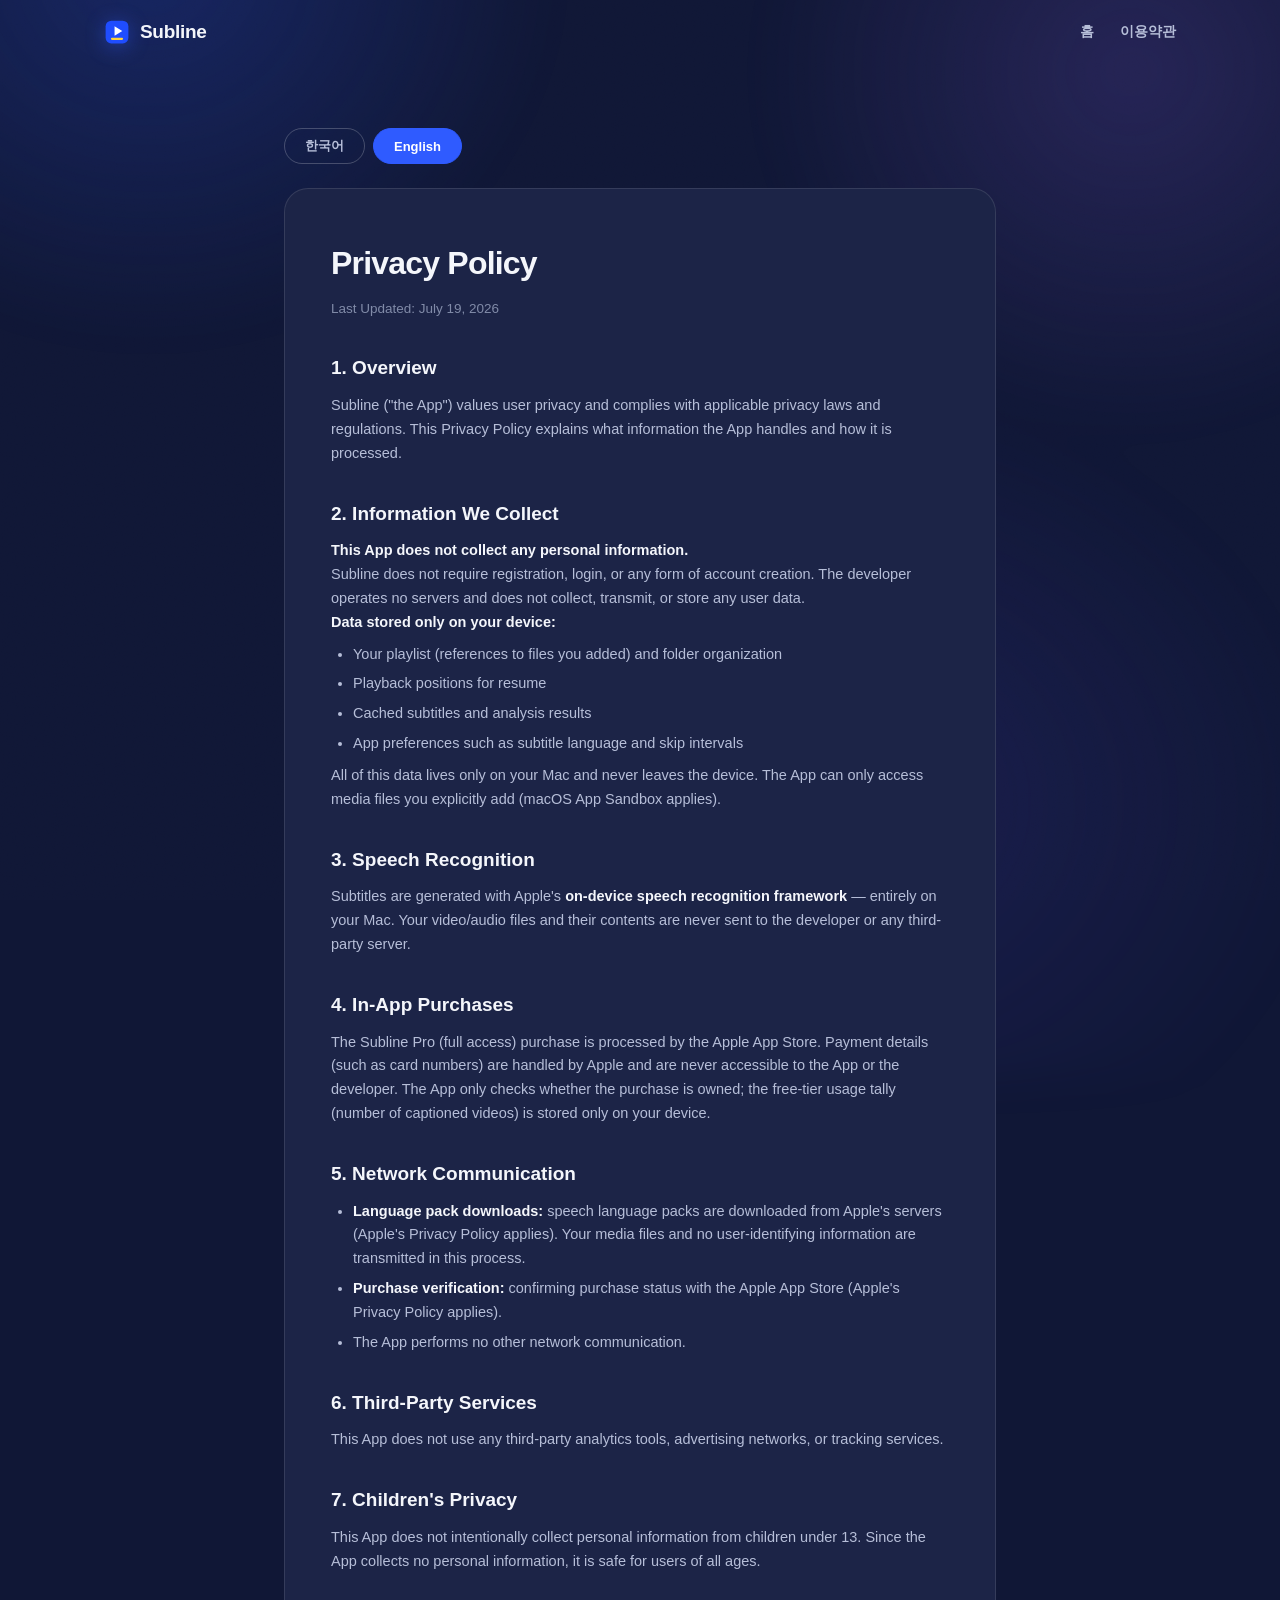
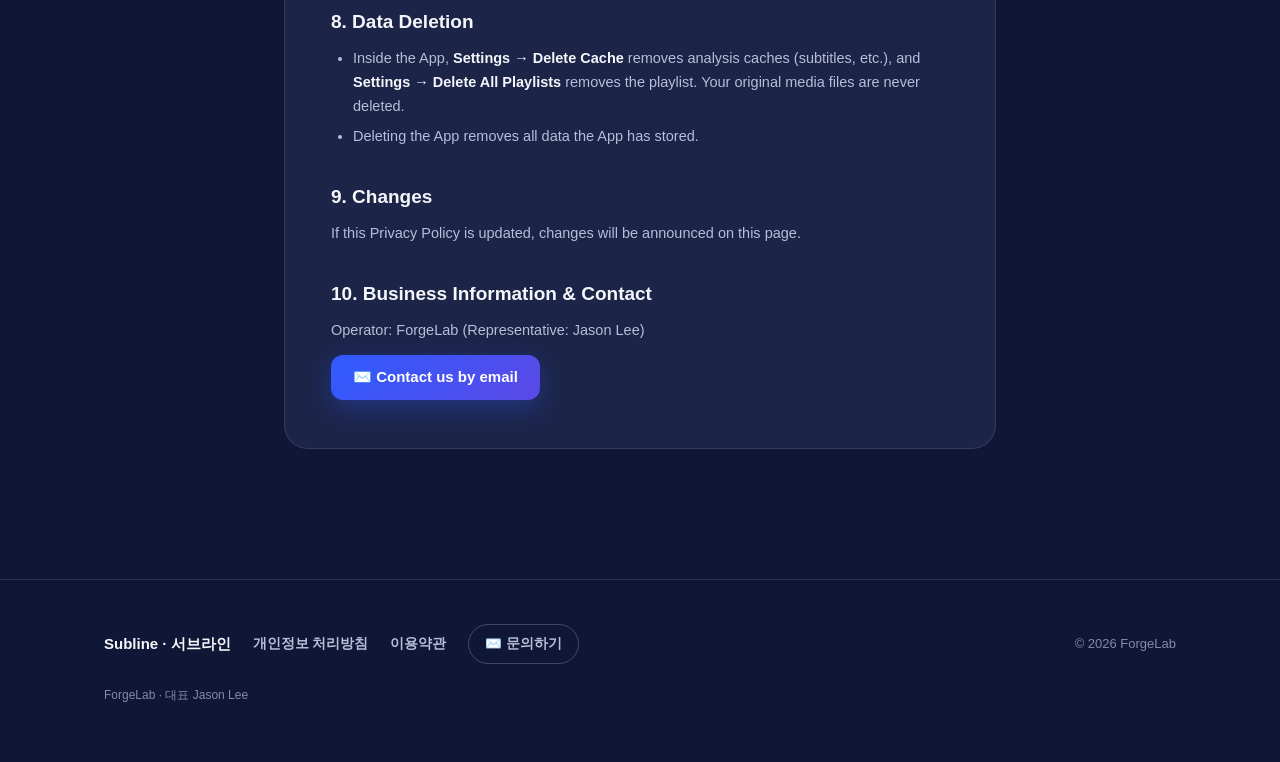
==== commit 0e46aa5b: "Remove every translation claim — the app is STT-only 앱에 번역 기능은 없다. 실제 기능은 전사(STT) — 말소리를 실시간 자막으로 그려" ====
--- a/docs/privacy.html
+++ b/docs/privacy.html
@@ -46,20 +46,20 @@
       <ul>
         <li>재생목록(사용자가 추가한 파일에 대한 참조)과 폴더 구성</li>
         <li>각 파일의 재생 위치(이어보기) 기록</li>
-        <li>생성된 자막·번역·분석 결과 캐시</li>
+        <li>생성된 자막·분석 결과 캐시</li>
         <li>자막 언어, 단축키 등 앱 설정</li>
       </ul>
       <p>이 데이터는 전부 사용자의 Mac에만 저장되며 기기 밖으로 전송되지 않습니다. 앱은 사용자가 직접 추가한 미디어 파일에만 접근합니다(macOS 앱 샌드박스 적용).</p>
 
-      <h2>3. 음성 인식과 번역</h2>
-      <p>자막 생성은 Apple의 <strong>온디바이스 음성 인식 프레임워크</strong>로, 번역은 Apple의 <strong>온디바이스 번역 프레임워크</strong>로 기기 안에서만 처리됩니다. 사용자의 영상·음성 파일 또는 그 내용이 개발자나 제3자의 서버로 전송되는 일은 없습니다.</p>
+      <h2>3. 음성 인식</h2>
+      <p>자막 생성은 Apple의 <strong>온디바이스 음성 인식 프레임워크</strong>로 기기 안에서만 처리됩니다. 사용자의 영상·음성 파일 또는 그 내용이 개발자나 제3자의 서버로 전송되는 일은 없습니다.</p>
 
       <h2>4. 앱 내 구매</h2>
       <p>Subline Pro(전체 이용권) 구매는 Apple App Store를 통해 처리됩니다. 결제 정보(카드 번호 등)는 Apple이 처리하며 앱과 개발자는 이에 접근할 수 없습니다. 앱은 구매 여부(소유 상태)만을 확인하고, 무료 이용 한도 집계(자막을 만든 영상 수)는 기기에만 저장됩니다.</p>
 
       <h2>5. 네트워크 통신</h2>
       <ul>
-        <li><strong>언어팩·번역 모델 다운로드:</strong> 음성 인식 언어팩과 번역 모델은 Apple 서버에서 다운로드됩니다(Apple 개인정보 처리방침 적용). 이 과정에서 사용자의 미디어 파일이나 식별 정보는 전송되지 않습니다.</li>
+        <li><strong>언어팩 다운로드:</strong> 음성 인식 언어팩은 Apple 서버에서 다운로드됩니다(Apple 개인정보 처리방침 적용). 이 과정에서 사용자의 미디어 파일이나 식별 정보는 전송되지 않습니다.</li>
         <li><strong>구매 확인:</strong> Apple App Store와의 구매 상태 확인(Apple 개인정보 처리방침 적용).</li>
         <li>그 외 어떠한 네트워크 통신도 하지 않습니다.</li>
       </ul>
@@ -99,20 +99,20 @@
       <ul>
         <li>Your playlist (references to files you added) and folder organization</li>
         <li>Playback positions for resume</li>
-        <li>Cached subtitles, translations, and analysis results</li>
+        <li>Cached subtitles and analysis results</li>
         <li>App preferences such as subtitle language and skip intervals</li>
       </ul>
       <p>All of this data lives only on your Mac and never leaves the device. The App can only access media files you explicitly add (macOS App Sandbox applies).</p>
 
-      <h2>3. Speech Recognition &amp; Translation</h2>
-      <p>Subtitles are generated with Apple's <strong>on-device speech recognition framework</strong>, and translations with Apple's <strong>on-device translation framework</strong> — entirely on your Mac. Your video/audio files and their contents are never sent to the developer or any third-party server.</p>
+      <h2>3. Speech Recognition</h2>
+      <p>Subtitles are generated with Apple's <strong>on-device speech recognition framework</strong> — entirely on your Mac. Your video/audio files and their contents are never sent to the developer or any third-party server.</p>
 
       <h2>4. In-App Purchases</h2>
       <p>The Subline Pro (full access) purchase is processed by the Apple App Store. Payment details (such as card numbers) are handled by Apple and are never accessible to the App or the developer. The App only checks whether the purchase is owned; the free-tier usage tally (number of captioned videos) is stored only on your device.</p>
 
       <h2>5. Network Communication</h2>
       <ul>
-        <li><strong>Language pack / translation model downloads:</strong> speech language packs and translation models are downloaded from Apple's servers (Apple's Privacy Policy applies). Your media files and no user-identifying information are transmitted in this process.</li>
+        <li><strong>Language pack downloads:</strong> speech language packs are downloaded from Apple's servers (Apple's Privacy Policy applies). Your media files and no user-identifying information are transmitted in this process.</li>
         <li><strong>Purchase verification:</strong> confirming purchase status with the Apple App Store (Apple's Privacy Policy applies).</li>
         <li>The App performs no other network communication.</li>
       </ul>
--- a/docs/styles.css
+++ b/docs/styles.css
@@ -7,15 +7,15 @@
    ========================================================================== */
 
 :root {
-  --bg: #060712;
-  --bg-2: #0a0c18;
-  --panel: rgba(255, 255, 255, 0.025);
-  --panel-solid: #10131f;
-  --hairline: rgba(255, 255, 255, 0.08);
-  --hairline-2: rgba(255, 255, 255, 0.16);
+  --bg: #101736;
+  --bg-2: #151d40;
+  --panel: rgba(255, 255, 255, 0.05);
+  --panel-solid: #1c2447;
+  --hairline: rgba(255, 255, 255, 0.11);
+  --hairline-2: rgba(255, 255, 255, 0.22);
   --text: #f4f6fb;
-  --body: #a7afc6;
-  --dim: #6b7488;
+  --body: #b6bed8;
+  --dim: #818ba8;
 
   --blue: #2f5bff;
   --blue-bright: #6d8cff;
@@ -98,7 +98,7 @@
   border-bottom: 1px solid transparent;
 }
 .nav.scrolled {
-  background: rgba(6, 7, 18, 0.7);
+  background: rgba(16, 23, 54, 0.7);
   backdrop-filter: blur(16px) saturate(1.4);
   -webkit-backdrop-filter: blur(16px) saturate(1.4);
   border-bottom-color: var(--hairline);
@@ -142,13 +142,13 @@
 .hero-shell { position: relative; overflow: hidden; }
 .hero-bg {
   position: absolute; inset: 0; width: 100%; height: 100%;
-  object-fit: cover; opacity: 0.5; z-index: 0;
+  object-fit: cover; opacity: 0.78; z-index: 0;
 }
 .hero-scrim {
   position: absolute; inset: 0; z-index: 1;
   background:
-    linear-gradient(90deg, rgba(6, 7, 18, 0.88) 0%, rgba(6, 7, 18, 0.55) 46%, rgba(6, 7, 18, 0.2) 100%),
-    linear-gradient(180deg, rgba(6, 7, 18, 0.5) 0%, rgba(6, 7, 18, 0.1) 42%, var(--bg) 98%);
+    linear-gradient(90deg, rgba(16, 23, 54, 0.78) 0%, rgba(16, 23, 54, 0.42) 46%, rgba(16, 23, 54, 0.08) 100%),
+    linear-gradient(180deg, rgba(16, 23, 54, 0.3) 0%, rgba(16, 23, 54, 0.04) 42%, var(--bg) 98%);
 }
 .hero {
   display: grid; grid-template-columns: 1.05fr 0.95fr; gap: 56px; align-items: center;
@@ -221,7 +221,7 @@
 .mac-title { margin: 0 auto; font-size: 12px; color: var(--dim); font-weight: 600; padding-right: 40px; }
 
 .mock-body { display: grid; grid-template-columns: 138px 1fr; }
-.mock-sidebar { border-right: 1px solid var(--hairline); padding: 10px 8px; background: rgba(6, 7, 18, 0.5); }
+.mock-sidebar { border-right: 1px solid var(--hairline); padding: 10px 8px; background: rgba(16, 23, 54, 0.5); }
 .mock-side-row {
   font-size: 10.5px; color: var(--body); padding: 7px 8px; border-radius: 7px;
   white-space: nowrap; overflow: hidden; text-overflow: ellipsis;
@@ -243,8 +243,7 @@
   background: rgba(0, 0, 0, 0.74); border-radius: 9px; padding: 8px 15px;
   transition: opacity 0.3s ease;
 }
-.mock-cap .en { display: block; color: #fff; font-size: 13px; font-weight: 700; }
-.mock-cap .ko { display: block; color: var(--yellow); font-size: 12px; font-weight: 700; margin-top: 2px; }
+.mock-cap .en { display: block; color: var(--yellow); font-size: 13px; font-weight: 700; }
 
 .mock-controls {
   position: absolute; left: 10px; right: 10px; bottom: 8px;
@@ -262,7 +261,7 @@
 .marquee {
   position: relative; padding: 24px 0; overflow: hidden;
   border-top: 1px solid var(--hairline); border-bottom: 1px solid var(--hairline);
-  background: rgba(6, 7, 18, 0.4);
+  background: rgba(16, 23, 54, 0.4);
   -webkit-mask-image: linear-gradient(90deg, transparent, #000 12%, #000 88%, transparent);
   mask-image: linear-gradient(90deg, transparent, #000 12%, #000 88%, transparent);
 }
@@ -350,10 +349,10 @@
 .cine-video { position: absolute; inset: 0; width: 100%; height: 100%; object-fit: cover; z-index: 0; }
 .cine-scrim { position: absolute; inset: 0; z-index: 1; }
 .cine-scrim.left {
-  background: linear-gradient(90deg, rgba(6, 7, 18, 0.9) 0%, rgba(6, 7, 18, 0.66) 36%, rgba(6, 7, 18, 0.1) 64%, transparent 100%);
+  background: linear-gradient(90deg, rgba(16, 23, 54, 0.9) 0%, rgba(16, 23, 54, 0.66) 36%, rgba(16, 23, 54, 0.1) 64%, transparent 100%);
 }
 .cine-scrim.full {
-  background: radial-gradient(72% 92% at 50% 50%, rgba(6, 7, 18, 0.56), rgba(6, 7, 18, 0.88));
+  background: radial-gradient(72% 92% at 50% 50%, rgba(16, 23, 54, 0.46), rgba(16, 23, 54, 0.76));
 }
 .cine-inner { position: relative; z-index: 2; max-width: var(--wrap); margin: 0 auto; padding: 72px 24px; width: 100%; }
 .cine-inner.center { text-align: center; }
@@ -403,14 +402,12 @@
   opacity: 0; transition: opacity 0.25s ease;
 }
 .demo-cap.show { opacity: 1; }
-.demo-cap .en { display: block; color: #fff; font-size: 15px; font-weight: 700; }
-.demo-cap .ko { display: block; color: var(--yellow); font-size: 13.5px; font-weight: 700; margin-top: 3px; }
+.demo-cap .en { display: block; color: var(--yellow); font-size: 15px; font-weight: 700; }
 .demo-transcript { border-top: 1px solid var(--hairline); max-height: 200px; overflow-y: auto; }
 .demo-line { display: flex; gap: 14px; padding: 11px 22px; border-bottom: 1px solid rgba(255, 255, 255, 0.05); animation: lineIn 0.35s var(--ease-out); }
 @keyframes lineIn { from { opacity: 0; transform: translateY(8px); } to { opacity: 1; transform: none; } }
 .demo-line .t { color: var(--dim); font-size: 11.5px; font-family: ui-monospace, "SF Mono", Menlo, monospace; padding-top: 2px; min-width: 42px; }
 .demo-line .txt { font-size: 14px; }
-.demo-line .txt em { display: block; font-style: normal; color: var(--yellow); font-size: 12.5px; opacity: 0.95; margin-top: 2px; }
 .demo-note { text-align: center; color: var(--dim); font-size: 12.5px; padding: 14px; }
 
 /* Pricing */
@@ -429,7 +426,6 @@
 }
 .price-card h3 { font-size: 17px; font-weight: 800; margin-bottom: 14px; }
 .price-card .price { font-size: 42px; font-weight: 900; letter-spacing: -1.4px; }
-.price-was { color: var(--dim); font-size: 15px; font-weight: 700; text-decoration: line-through; margin-bottom: 2px; }
 .price-note { color: var(--body); font-size: 13px; font-weight: 600; margin-top: 6px; }
 .price-card ul { list-style: none; margin-top: 24px; flex: 1; }
 .price-card li { color: var(--body); font-size: 14px; padding: 8px 0 8px 26px; position: relative; }
@@ -498,7 +494,7 @@
   .nav-links a:not(.nav-cta) { display: none; }
   .cine { min-height: 420px; }
   .cine.tall { min-height: 460px; }
-  .cine-scrim.left { background: linear-gradient(180deg, rgba(6, 7, 18, 0.55), rgba(6, 7, 18, 0.88)); }
+  .cine-scrim.left { background: linear-gradient(180deg, rgba(16, 23, 54, 0.55), rgba(16, 23, 54, 0.88)); }
 }
 @media (max-width: 560px) {
   section { padding: 80px 0; }
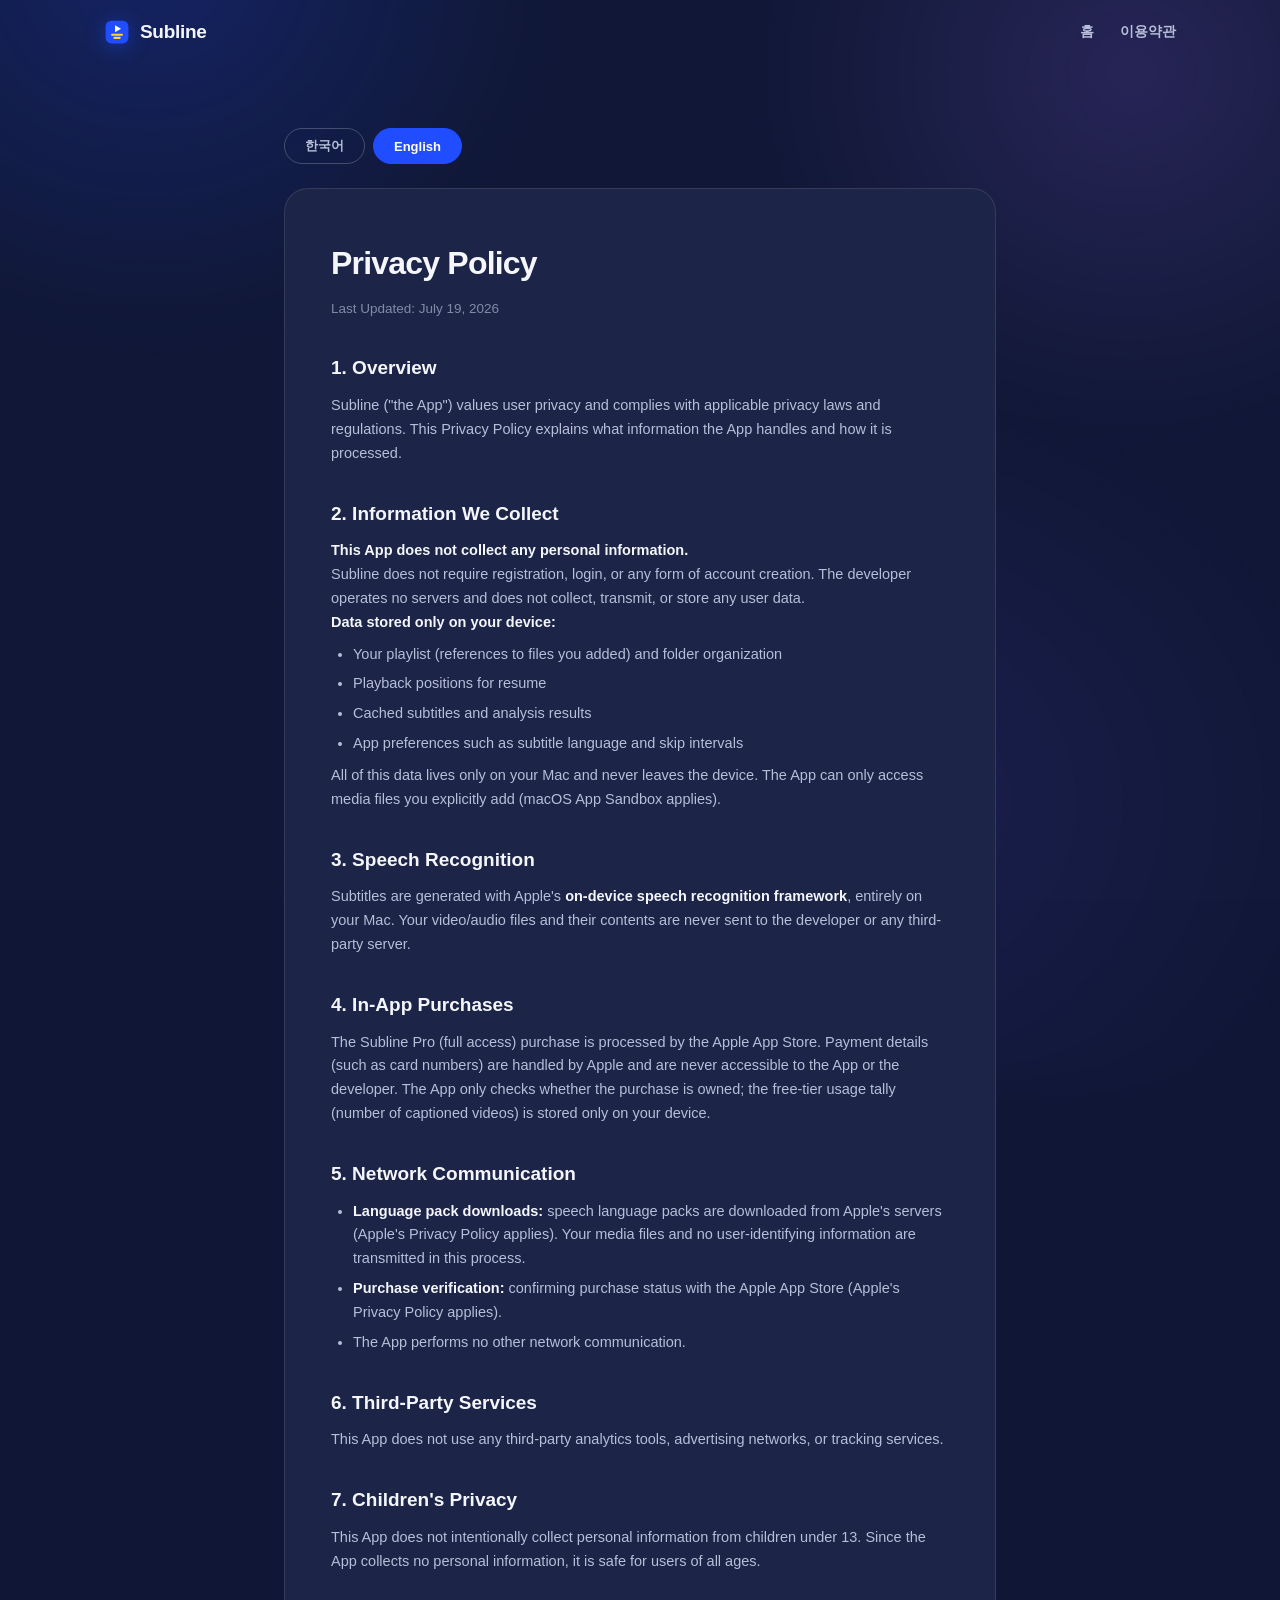
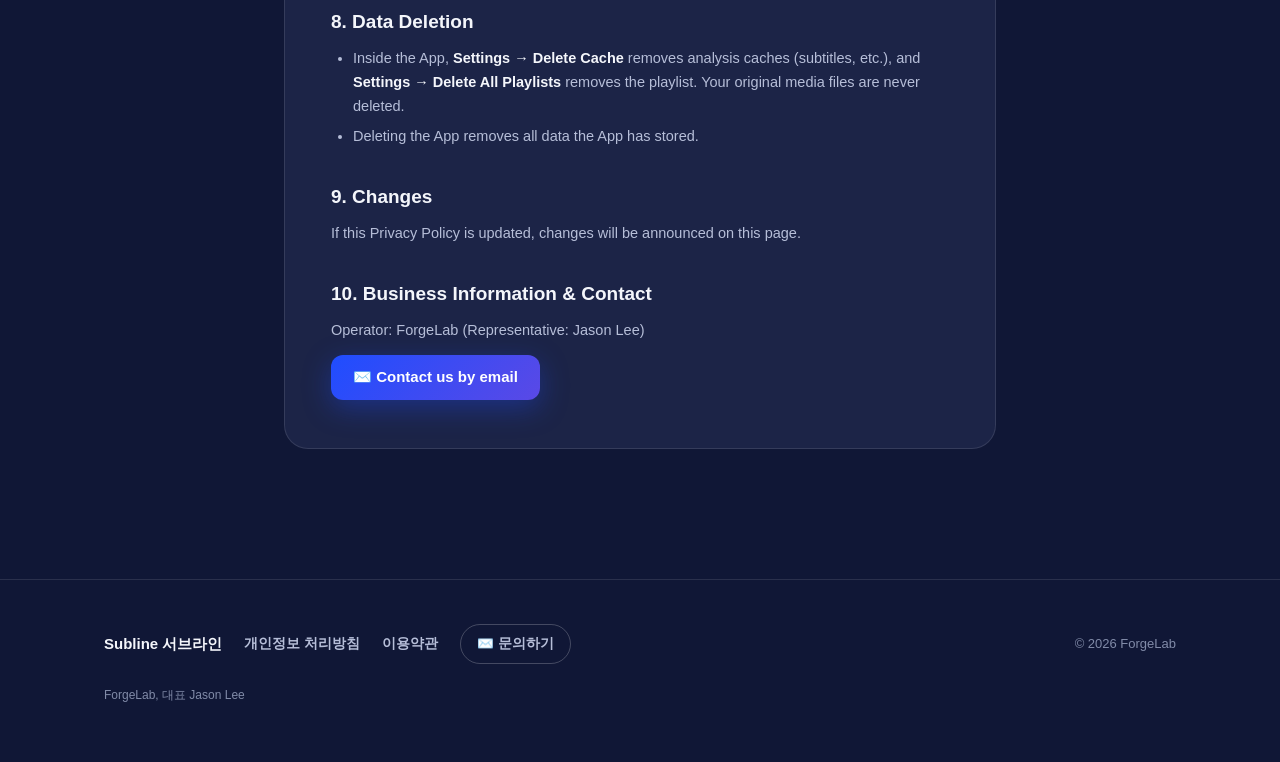
==== commit a147402a: "Match the app's new brand: tokens, logo, and plain copy - Colors now use the app's values (blue #1F4" ====
--- a/docs/privacy.html
+++ b/docs/privacy.html
@@ -3,9 +3,9 @@
 <head>
 <meta charset="UTF-8" />
 <meta name="viewport" content="width=device-width, initial-scale=1.0" />
-<title>개인정보 처리방침 · Subline Privacy Policy</title>
-<meta name="description" content="Subline 개인정보 처리방침 — 개인정보를 수집하지 않습니다. Subline Privacy Policy — we collect no personal information." />
-<link rel="icon" href="data:image/svg+xml,%3Csvg xmlns='http://www.w3.org/2000/svg' viewBox='0 0 64 64'%3E%3Crect x='4' y='4' width='56' height='56' rx='14' fill='%231F4DFF'/%3E%3Cpath d='M26 18 L45 29.5 L26 41 Z' fill='white'/%3E%3Crect x='17' y='46' width='30' height='5.5' rx='2.75' fill='%23FFD43B'/%3E%3C/svg%3E" />
+<title>개인정보 처리방침 | Subline Privacy Policy</title>
+<meta name="description" content="Subline 개인정보 처리방침: 개인정보를 수집하지 않습니다. Subline Privacy Policy: we collect no personal information." />
+<link rel="icon" href="data:image/svg+xml,%3Csvg xmlns='http://www.w3.org/2000/svg' viewBox='0 0 64 64'%3E%3Crect x='4' y='4' width='56' height='56' rx='14' fill='%231F4DFF'/%3E%3Cpath d='M27 15.5 L42 24 L27 32.5 Z' fill='white'/%3E%3Crect x='17.5' y='36' width='29' height='5.5' rx='2' fill='%23FFD43B'/%3E%3Crect x='23' y='43.5' width='18' height='5.5' rx='2' fill='%23FFD43B'/%3E%3C/svg%3E" />
 <link rel="stylesheet" href="styles.css" />
 </head>
 <body>
@@ -13,7 +13,7 @@
 <nav class="nav">
   <div class="nav-inner">
     <a class="logo" href="index.html">
-      <svg width="26" height="26" viewBox="0 0 64 64" aria-hidden="true"><rect x="4" y="4" width="56" height="56" rx="14" fill="#1F4DFF"/><path d="M26 18 L45 29.5 L26 41 Z" fill="#fff"/><rect x="17" y="46" width="30" height="5.5" rx="2.75" fill="#FFD43B"/></svg>
+      <svg width="26" height="26" viewBox="0 0 64 64" aria-hidden="true"><rect x="4" y="4" width="56" height="56" rx="14" fill="#1F4DFF"/><path d="M27 15.5 L42 24 L27 32.5 Z" fill="#fff"/><rect x="17.5" y="36" width="29" height="5.5" rx="2" fill="#FFD43B"/><rect x="23" y="43.5" width="18" height="5.5" rx="2" fill="#FFD43B"/></svg>
       Subline
     </a>
     <div class="nav-links">
@@ -41,18 +41,18 @@
 
       <h2>2. 수집하는 정보</h2>
       <p><strong>본 앱은 개인정보를 수집하지 않습니다.</strong></p>
-      <p>Subline은 회원가입, 로그인, 또는 어떠한 형태의 계정 생성도 요구하지 않습니다. 개발자는 별도의 서버를 운영하지 않으며, 사용자의 어떠한 데이터도 수집·전송·저장하지 않습니다.</p>
+      <p>Subline은 회원가입, 로그인, 또는 어떠한 형태의 계정 생성도 요구하지 않습니다. 개발자는 별도의 서버를 운영하지 않으며, 사용자의 어떠한 데이터도 수집, 전송, 저장하지 않습니다.</p>
       <p><strong>사용자의 기기에만 저장되는 데이터:</strong></p>
       <ul>
         <li>재생목록(사용자가 추가한 파일에 대한 참조)과 폴더 구성</li>
         <li>각 파일의 재생 위치(이어보기) 기록</li>
-        <li>생성된 자막·분석 결과 캐시</li>
+        <li>생성된 자막과 분석 결과 캐시</li>
         <li>자막 언어, 단축키 등 앱 설정</li>
       </ul>
       <p>이 데이터는 전부 사용자의 Mac에만 저장되며 기기 밖으로 전송되지 않습니다. 앱은 사용자가 직접 추가한 미디어 파일에만 접근합니다(macOS 앱 샌드박스 적용).</p>
 
       <h2>3. 음성 인식</h2>
-      <p>자막 생성은 Apple의 <strong>온디바이스 음성 인식 프레임워크</strong>로 기기 안에서만 처리됩니다. 사용자의 영상·음성 파일 또는 그 내용이 개발자나 제3자의 서버로 전송되는 일은 없습니다.</p>
+      <p>자막 생성은 Apple의 <strong>온디바이스 음성 인식 프레임워크</strong>로 기기 안에서만 처리됩니다. 사용자의 영상, 음성 파일 또는 그 내용이 개발자나 제3자의 서버로 전송되는 일은 없습니다.</p>
 
       <h2>4. 앱 내 구매</h2>
       <p>Subline Pro(전체 이용권) 구매는 Apple App Store를 통해 처리됩니다. 결제 정보(카드 번호 등)는 Apple이 처리하며 앱과 개발자는 이에 접근할 수 없습니다. 앱은 구매 여부(소유 상태)만을 확인하고, 무료 이용 한도 집계(자막을 만든 영상 수)는 기기에만 저장됩니다.</p>
@@ -105,7 +105,7 @@
       <p>All of this data lives only on your Mac and never leaves the device. The App can only access media files you explicitly add (macOS App Sandbox applies).</p>
 
       <h2>3. Speech Recognition</h2>
-      <p>Subtitles are generated with Apple's <strong>on-device speech recognition framework</strong> — entirely on your Mac. Your video/audio files and their contents are never sent to the developer or any third-party server.</p>
+      <p>Subtitles are generated with Apple's <strong>on-device speech recognition framework</strong>, entirely on your Mac. Your video/audio files and their contents are never sent to the developer or any third-party server.</p>
 
       <h2>4. In-App Purchases</h2>
       <p>The Subline Pro (full access) purchase is processed by the Apple App Store. Payment details (such as card numbers) are handled by Apple and are never accessible to the App or the developer. The App only checks whether the purchase is owned; the free-tier usage tally (number of captioned videos) is stored only on your device.</p>
@@ -142,12 +142,12 @@
 
 <footer>
   <div class="wrap">
-    <span class="brand">Subline · 서브라인</span>
+    <span class="brand">Subline 서브라인</span>
     <a href="privacy.html">개인정보 처리방침</a>
     <a href="terms.html">이용약관</a>
     <a class="contact-btn" href="mailto:forgelab.aitech@gmail.com?subject=%5BSubline%5D%20%EB%AC%B8%EC%9D%98">✉️ 문의하기</a>
     <span class="copy">© 2026 ForgeLab</span>
-    <span class="biz">ForgeLab · 대표 Jason Lee</span>
+    <span class="biz">ForgeLab, 대표 Jason Lee</span>
   </div>
 </footer>
 
--- a/docs/styles.css
+++ b/docs/styles.css
@@ -3,7 +3,7 @@
    Nocturne Editorial: a dark cinema at night, restrained and typographic.
    Boxes, badges and emoji chrome are gone — atmosphere comes from three
    human film clips, hairline rules, and generous space. Brand blue
-   #2F5BFF, caption yellow #FFD84D.
+   #1F4DFF, caption yellow #FFD43B.
    ========================================================================== */
 
 :root {
@@ -17,12 +17,12 @@
   --body: #b6bed8;
   --dim: #818ba8;
 
-  --blue: #2f5bff;
-  --blue-bright: #6d8cff;
+  --blue: #1F4DFF;
+  --blue-bright: #5b79ff;
   --indigo: #5a49e6;
   --violet: #9a6bff;
-  --yellow: #ffd84d;
-  --mint: #5ee9b5;
+  --yellow: #FFD43B;
+  --mint: #6be6b3;
 
   --radius: 18px;
   --radius-lg: 24px;
@@ -52,7 +52,7 @@
   position: fixed; inset: -20% -10% -20% -10%;
   z-index: -2;
   background:
-    radial-gradient(38% 42% at 18% 12%, rgba(47, 91, 255, 0.22), transparent 70%),
+    radial-gradient(38% 42% at 18% 12%, rgba(31, 77, 255, 0.22), transparent 70%),
     radial-gradient(34% 40% at 82% 20%, rgba(154, 107, 255, 0.16), transparent 72%),
     radial-gradient(46% 46% at 62% 78%, rgba(90, 73, 230, 0.15), transparent 72%);
   filter: blur(22px);
@@ -111,7 +111,7 @@
   display: flex; align-items: center; gap: 10px;
   font-weight: 900; font-size: 19px; color: var(--text); letter-spacing: -0.3px;
 }
-.logo svg { display: block; filter: drop-shadow(0 3px 10px rgba(47, 91, 255, 0.45)); }
+.logo svg { display: block; filter: drop-shadow(0 3px 10px rgba(31, 77, 255, 0.45)); }
 .logo .kr { font-size: 12px; font-weight: 700; color: var(--dim); margin-top: 3px; }
 .nav-links { margin-left: auto; display: flex; align-items: center; gap: 26px; }
 .nav-links a { color: var(--body); font-size: 14px; font-weight: 600; position: relative; transition: color 0.2s ease; }
@@ -131,11 +131,11 @@
 }
 .btn.primary {
   background: linear-gradient(135deg, var(--blue), var(--indigo));
-  color: #fff; box-shadow: 0 8px 28px rgba(47, 91, 255, 0.35);
-}
-.btn.primary:hover { transform: translateY(-2px); box-shadow: 0 14px 38px rgba(47, 91, 255, 0.5); }
+  color: #fff; box-shadow: 0 8px 28px rgba(31, 77, 255, 0.35);
+}
+.btn.primary:hover { transform: translateY(-2px); box-shadow: 0 14px 38px rgba(31, 77, 255, 0.5); }
 .btn.ghost { background: rgba(255, 255, 255, 0.03); color: var(--text); border: 1px solid var(--hairline-2); }
-.btn.ghost:hover { border-color: var(--blue-bright); background: rgba(109, 140, 255, 0.08); }
+.btn.ghost:hover { border-color: var(--blue-bright); background: rgba(91, 121, 255, 0.08); }
 .nav-cta { padding: 9px 20px; font-size: 13px; }
 
 /* ------------------------------ Hero ------------------------------ */
@@ -165,17 +165,11 @@
   display: inline-flex; align-items: center; gap: 9px; margin-top: 30px;
   background: rgba(0, 0, 0, 0.45); color: var(--yellow);
   font-size: 14.5px; font-weight: 700;
-  padding: 9px 18px; border-radius: 999px;
-  border: 1px solid rgba(255, 216, 77, 0.22);
+  padding: 9px 18px; border-radius: 8px;
+  border: 1px solid rgba(255, 212, 59, 0.22);
   backdrop-filter: blur(6px);
   transition: opacity 0.4s ease;
 }
-.hero-caption::before {
-  content: ""; width: 6px; height: 6px; border-radius: 50%;
-  background: var(--yellow); box-shadow: 0 0 9px var(--yellow);
-  animation: pulse 1.8s ease-in-out infinite;
-}
-@keyframes pulse { 0%, 100% { opacity: 1; } 50% { opacity: 0.35; } }
 .hero-ctas { margin-top: 36px; display: flex; gap: 14px; flex-wrap: wrap; align-items: center; }
 
 .store-badge {
@@ -190,12 +184,9 @@
 .store-badge .big { display: block; font-size: 17px; font-weight: 800; }
 
 .tag {
-  display: inline-flex; align-items: center; gap: 8px; padding: 7px 16px; border-radius: 999px;
-  background: rgba(47, 91, 255, 0.1); border: 1px solid rgba(109, 140, 255, 0.26);
-  color: var(--blue-bright); font-size: 12.5px; font-weight: 700; letter-spacing: 0.3px;
-  margin-bottom: 24px;
-}
-.tag::before { content: ""; width: 6px; height: 6px; border-radius: 50%; background: var(--mint); box-shadow: 0 0 8px var(--mint); }
+  display: block; color: var(--blue-bright); font-size: 13px; font-weight: 800;
+  letter-spacing: 1px; margin-bottom: 20px;
+}
 
 /* --------------------- Mac window mock (hero) --------------------- */
 .hero-stage { position: relative; z-index: 1; }
@@ -226,10 +217,10 @@
   font-size: 10.5px; color: var(--body); padding: 7px 8px; border-radius: 7px;
   white-space: nowrap; overflow: hidden; text-overflow: ellipsis;
 }
-.mock-side-row.on { background: linear-gradient(90deg, rgba(47, 91, 255, 0.3), rgba(47, 91, 255, 0.06)); color: var(--text); font-weight: 700; }
+.mock-side-row.on { background: linear-gradient(90deg, rgba(31, 77, 255, 0.3), rgba(31, 77, 255, 0.06)); color: var(--text); font-weight: 700; }
 
 .mock-stage { position: relative; aspect-ratio: 16 / 10.6; background: linear-gradient(135deg, #182247 0%, #0d1020 55%, #241a34 100%); overflow: hidden; }
-.mock-glow { position: absolute; inset: 0; background: radial-gradient(60% 55% at 62% 34%, rgba(109, 140, 255, 0.3), transparent 70%); }
+.mock-glow { position: absolute; inset: 0; background: radial-gradient(60% 55% at 62% 34%, rgba(91, 121, 255, 0.3), transparent 70%); }
 .mock-wave { position: absolute; left: 0; right: 0; top: 34%; display: flex; align-items: center; justify-content: center; gap: 4px; height: 46px; }
 .mock-wave i { width: 4px; border-radius: 3px; background: var(--blue-bright); opacity: 0.85; animation: wave 1.15s ease-in-out infinite; }
 .mock-wave i:nth-child(2n) { animation-delay: 0.15s; background: var(--mint); }
@@ -270,11 +261,10 @@
 @keyframes marquee { to { transform: translateX(-50%); } }
 .cap-chip {
   display: inline-flex; align-items: baseline; gap: 10px; flex-shrink: 0;
-  border: 1px solid var(--hairline);
-  border-radius: 999px; padding: 9px 20px; font-size: 13.5px; white-space: nowrap;
-}
-.cap-chip .o { color: var(--text); font-weight: 600; }
-.cap-chip .t { color: var(--yellow); font-size: 12.5px; font-weight: 600; }
+  padding: 9px 22px 9px 0; font-size: 13.5px; white-space: nowrap;
+  border-right: 1px solid var(--hairline);
+}
+.cap-chip .o { color: var(--yellow); font-weight: 600; }
 .cap-chip .lang { color: var(--dim); font-size: 10.5px; font-weight: 800; letter-spacing: 0.4px; text-transform: uppercase; }
 
 /* ------------------------------ Sections ------------------------------ */
@@ -303,8 +293,8 @@
 .flow-step h3 { font-size: 20px; font-weight: 800; letter-spacing: -0.4px; margin-bottom: 8px; }
 .flow-step p { color: var(--body); font-size: 14px; max-width: 26ch; margin: 0 auto; }
 .flow-sep {
-  align-self: center; color: var(--dim); font-size: 18px; font-weight: 300;
-  padding-top: 6px;
+  align-self: center; width: 36px; height: 1px; background: var(--hairline-2);
+  margin-top: 6px;
 }
 
 /* Features — editorial two-column list, hairline rules, no boxes */
@@ -320,10 +310,8 @@
 .feat h3 em { display: block; font-style: normal; font-size: 11px; font-weight: 700; letter-spacing: 1.5px; color: var(--dim); text-transform: uppercase; margin-top: 3px; }
 .feat p { color: var(--body); font-size: 14px; line-height: 1.65; }
 .feat p .pro {
-  display: inline-block; margin-left: 6px; padding: 1px 8px; border-radius: 999px;
-  font-size: 10.5px; font-weight: 800; letter-spacing: 0.5px;
-  color: var(--yellow); border: 1px solid rgba(255, 216, 77, 0.35);
-  vertical-align: 2px;
+  margin-left: 6px; font-size: 10.5px; font-weight: 800; letter-spacing: 1px;
+  color: var(--yellow); vertical-align: 1px;
 }
 
 /* Privacy — a quiet typographic statement, no chrome */
@@ -391,7 +379,7 @@
   width: 72px; height: 72px; border-radius: 50%;
   background: linear-gradient(135deg, var(--blue), var(--indigo)); border: none; cursor: pointer;
   color: #fff; font-size: 25px; padding-left: 6px;
-  box-shadow: 0 12px 40px rgba(47, 91, 255, 0.5);
+  box-shadow: 0 12px 40px rgba(31, 77, 255, 0.5);
   transition: transform 0.16s var(--ease-out);
 }
 .demo-play:hover { transform: scale(1.08); }
@@ -420,9 +408,9 @@
 }
 .price-card:hover { transform: translateY(-4px); border-color: var(--hairline-2); }
 .price-card.hot {
-  border-color: rgba(109, 140, 255, 0.45);
-  background: linear-gradient(180deg, rgba(47, 91, 255, 0.07), rgba(255, 255, 255, 0.02) 60%);
-  box-shadow: 0 22px 70px rgba(47, 91, 255, 0.2);
+  border-color: rgba(91, 121, 255, 0.45);
+  background: linear-gradient(180deg, rgba(31, 77, 255, 0.07), rgba(255, 255, 255, 0.02) 60%);
+  box-shadow: 0 22px 70px rgba(31, 77, 255, 0.2);
 }
 .price-card h3 { font-size: 17px; font-weight: 800; margin-bottom: 14px; }
 .price-card .price { font-size: 42px; font-weight: 900; letter-spacing: -1.4px; }
@@ -433,10 +421,8 @@
 .price-card.hot li::before { color: var(--yellow); }
 .price-card li strong { color: var(--text); }
 .sale-badge {
-  position: absolute; top: -13px; right: 26px;
-  background: linear-gradient(135deg, var(--yellow), #ffb84d); color: #0b0d12;
-  font-size: 12px; font-weight: 900; padding: 6px 15px; border-radius: 999px;
-  box-shadow: 0 6px 18px rgba(255, 184, 77, 0.3);
+  display: block; color: var(--yellow); font-size: 12.5px; font-weight: 800;
+  letter-spacing: 0.5px; margin-bottom: 6px;
 }
 
 /* FAQ */
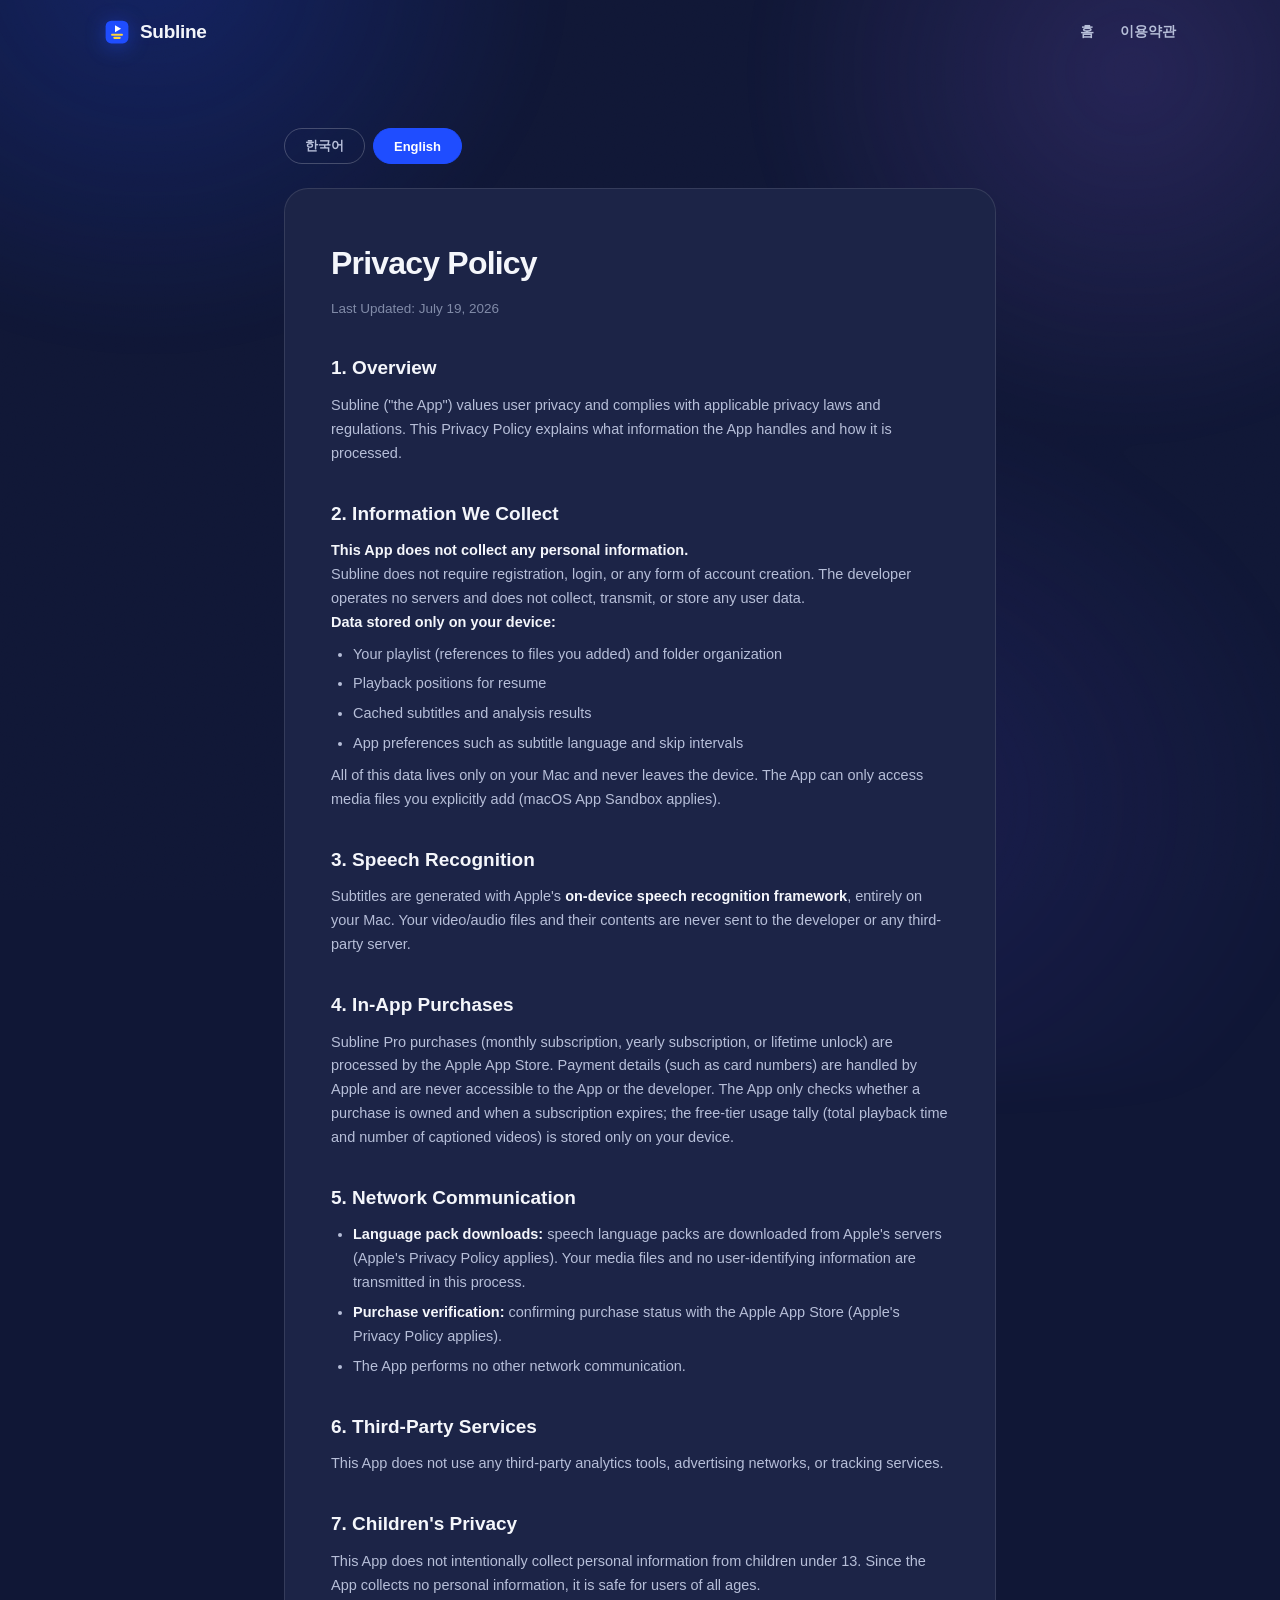
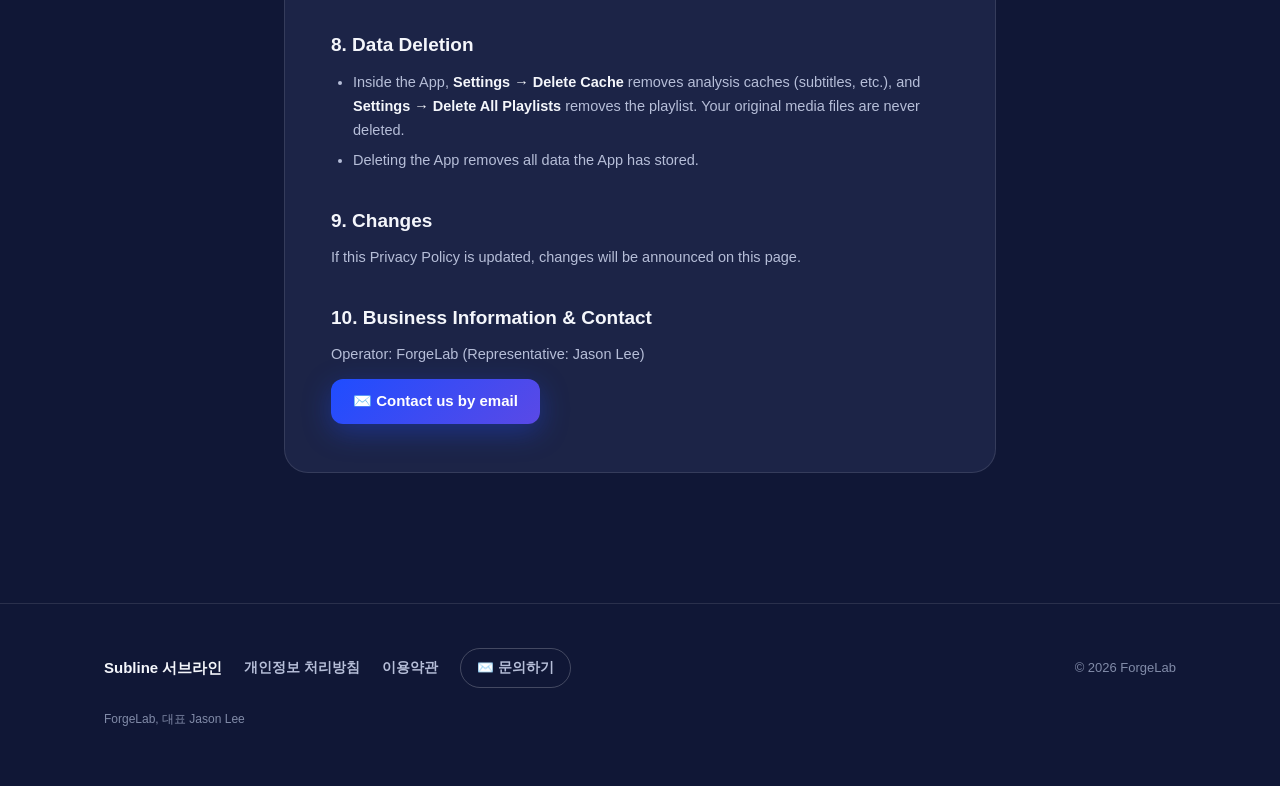
==== commit 7d90aa90: "Show the new plans: 100 free minutes, then monthly, yearly or lifetime Pro Pricing and FAQ list the " ====
--- a/docs/privacy.html
+++ b/docs/privacy.html
@@ -55,7 +55,7 @@
       <p>자막 생성은 Apple의 <strong>온디바이스 음성 인식 프레임워크</strong>로 기기 안에서만 처리됩니다. 사용자의 영상, 음성 파일 또는 그 내용이 개발자나 제3자의 서버로 전송되는 일은 없습니다.</p>
 
       <h2>4. 앱 내 구매</h2>
-      <p>Subline Pro(전체 이용권) 구매는 Apple App Store를 통해 처리됩니다. 결제 정보(카드 번호 등)는 Apple이 처리하며 앱과 개발자는 이에 접근할 수 없습니다. 앱은 구매 여부(소유 상태)만을 확인하고, 무료 이용 한도 집계(자막을 만든 영상 수)는 기기에만 저장됩니다.</p>
+      <p>Subline Pro(월간 구독, 연간 구독, 평생 이용권) 구매는 Apple App Store를 통해 처리됩니다. 결제 정보(카드 번호 등)는 Apple이 처리하며 앱과 개발자는 이에 접근할 수 없습니다. 앱은 구매 여부와 구독 만료 시각만 확인하고, 무료 이용 한도 집계(누적 재생 시간, 자막을 만든 영상 수)는 기기에만 저장됩니다.</p>
 
       <h2>5. 네트워크 통신</h2>
       <ul>
@@ -108,7 +108,7 @@
       <p>Subtitles are generated with Apple's <strong>on-device speech recognition framework</strong>, entirely on your Mac. Your video/audio files and their contents are never sent to the developer or any third-party server.</p>
 
       <h2>4. In-App Purchases</h2>
-      <p>The Subline Pro (full access) purchase is processed by the Apple App Store. Payment details (such as card numbers) are handled by Apple and are never accessible to the App or the developer. The App only checks whether the purchase is owned; the free-tier usage tally (number of captioned videos) is stored only on your device.</p>
+      <p>Subline Pro purchases (monthly subscription, yearly subscription, or lifetime unlock) are processed by the Apple App Store. Payment details (such as card numbers) are handled by Apple and are never accessible to the App or the developer. The App only checks whether a purchase is owned and when a subscription expires; the free-tier usage tally (total playback time and number of captioned videos) is stored only on your device.</p>
 
       <h2>5. Network Communication</h2>
       <ul>
--- a/docs/styles.css
+++ b/docs/styles.css
@@ -420,10 +420,15 @@
 .price-card li::before { content: "✓"; position: absolute; left: 0; color: var(--mint); font-weight: 900; }
 .price-card.hot li::before { color: var(--yellow); }
 .price-card li strong { color: var(--text); }
-.sale-badge {
-  display: block; color: var(--yellow); font-size: 12.5px; font-weight: 800;
-  letter-spacing: 0.5px; margin-bottom: 6px;
-}
+.plan-rows { display: grid; gap: 8px; }
+.plan-row {
+  display: flex; align-items: baseline; justify-content: space-between;
+  padding: 10px 14px; border: 1px solid var(--hairline-2); border-radius: 12px;
+}
+.plan-row span { color: var(--body); font-size: 14px; font-weight: 700; }
+.plan-row strong { color: var(--text); font-size: 22px; font-weight: 900; letter-spacing: -0.5px; }
+.plan-row small { color: var(--body); font-size: 12px; font-weight: 700; letter-spacing: 0; margin-left: 4px; }
+.price-card .price-note { margin-top: 10px; }
 
 /* FAQ */
 .faq { max-width: 760px; margin: 0 auto; }
